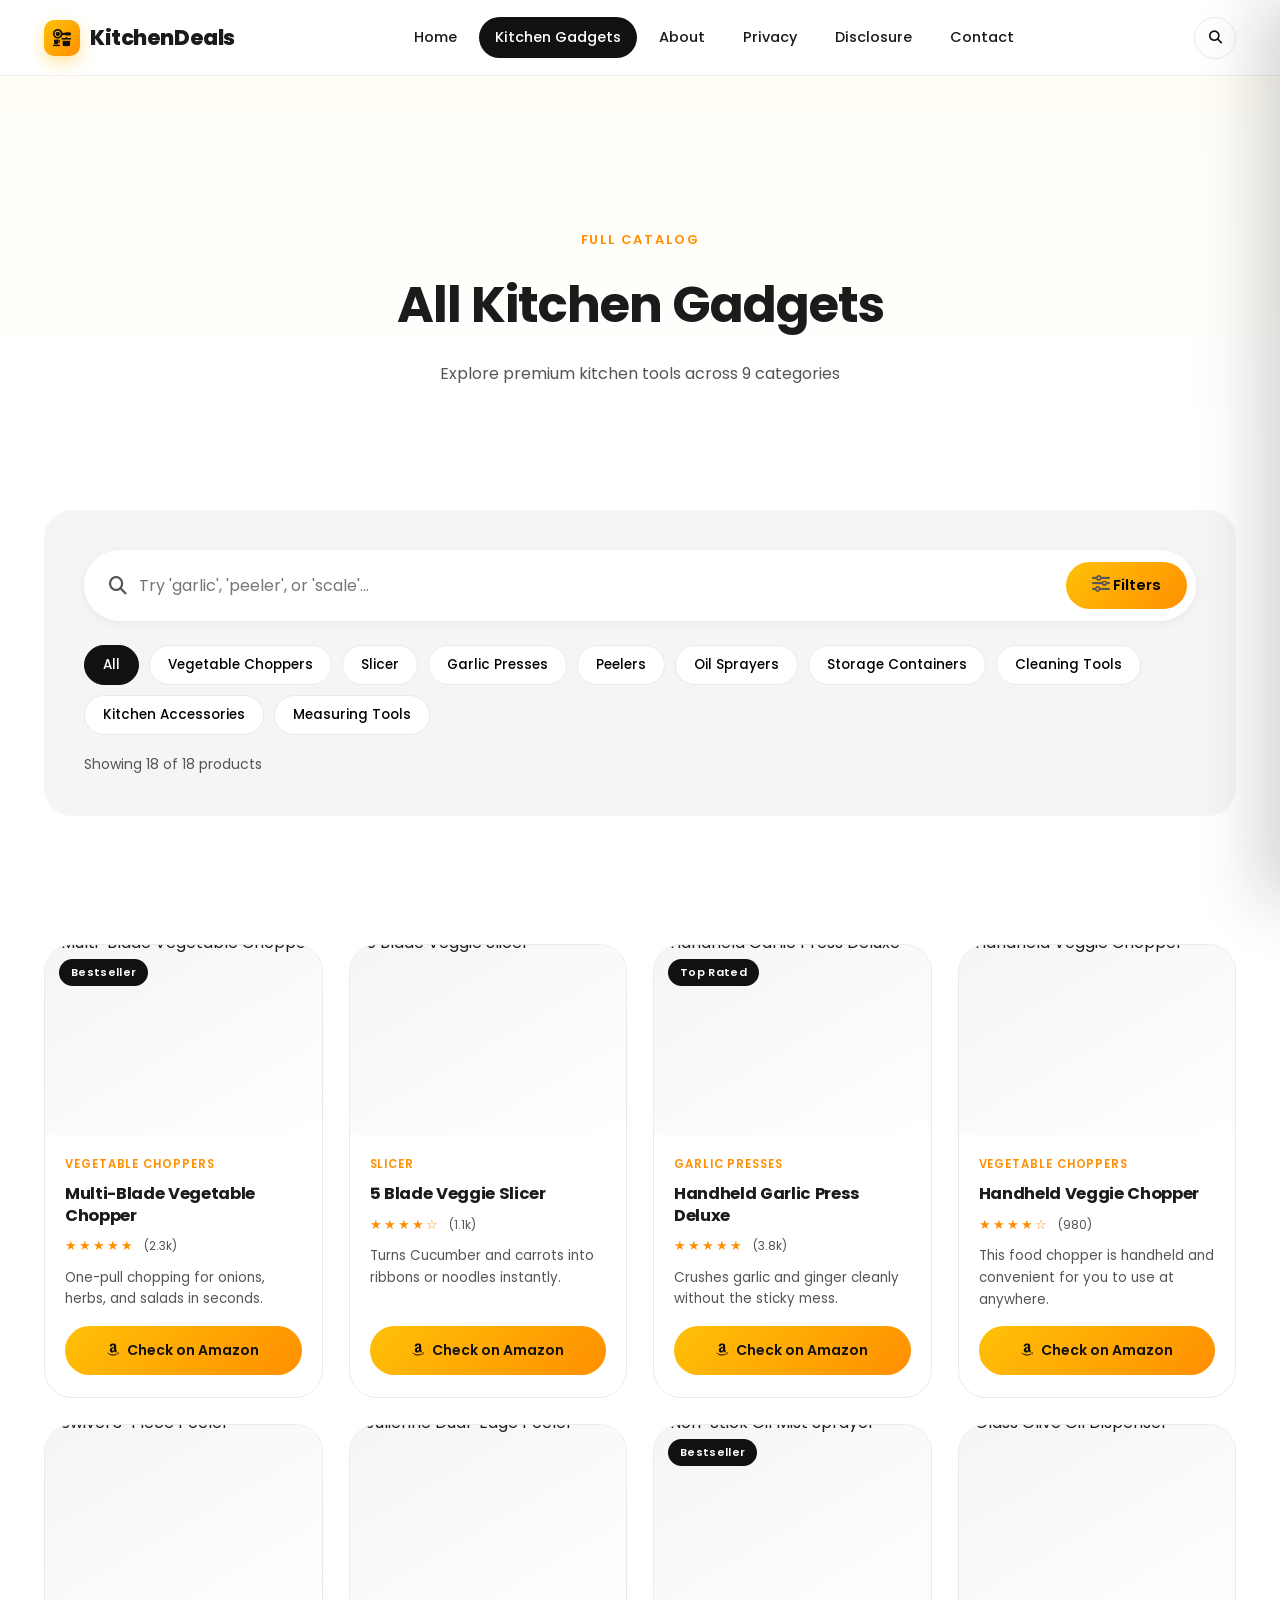
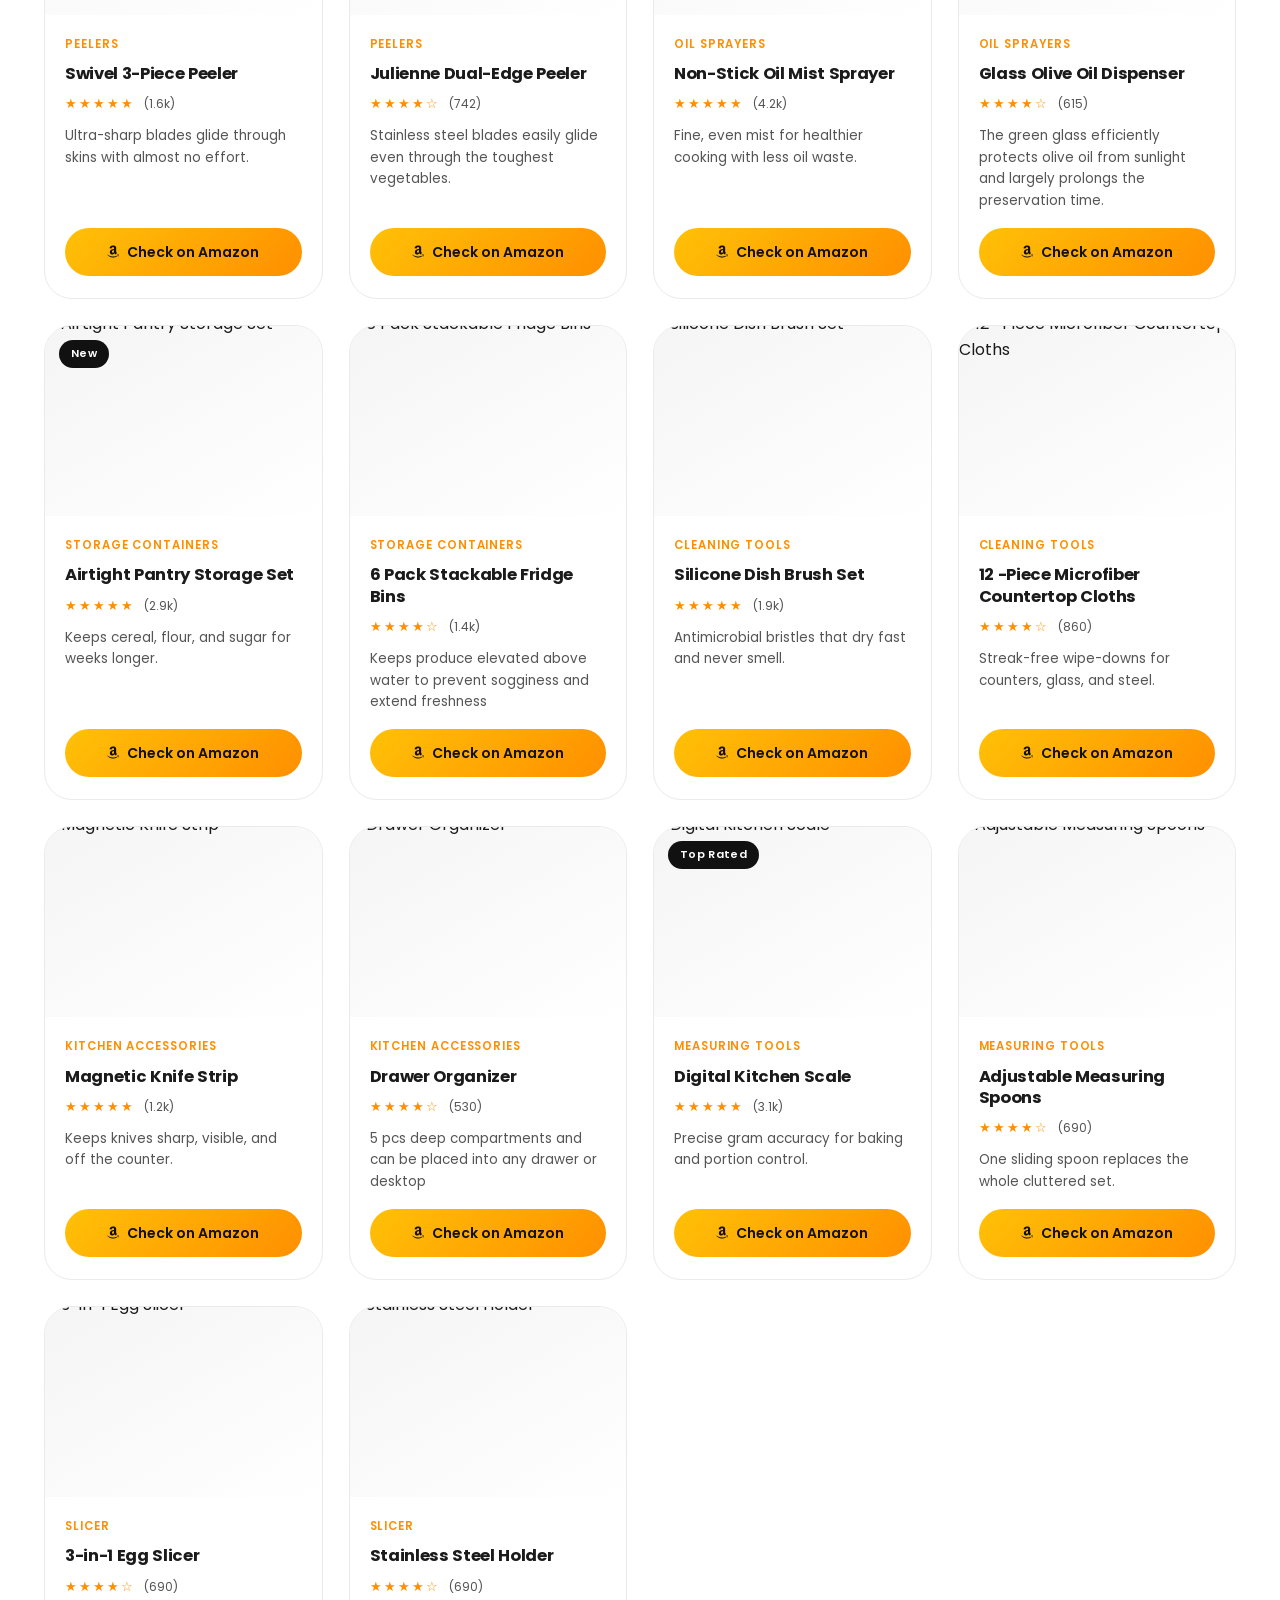
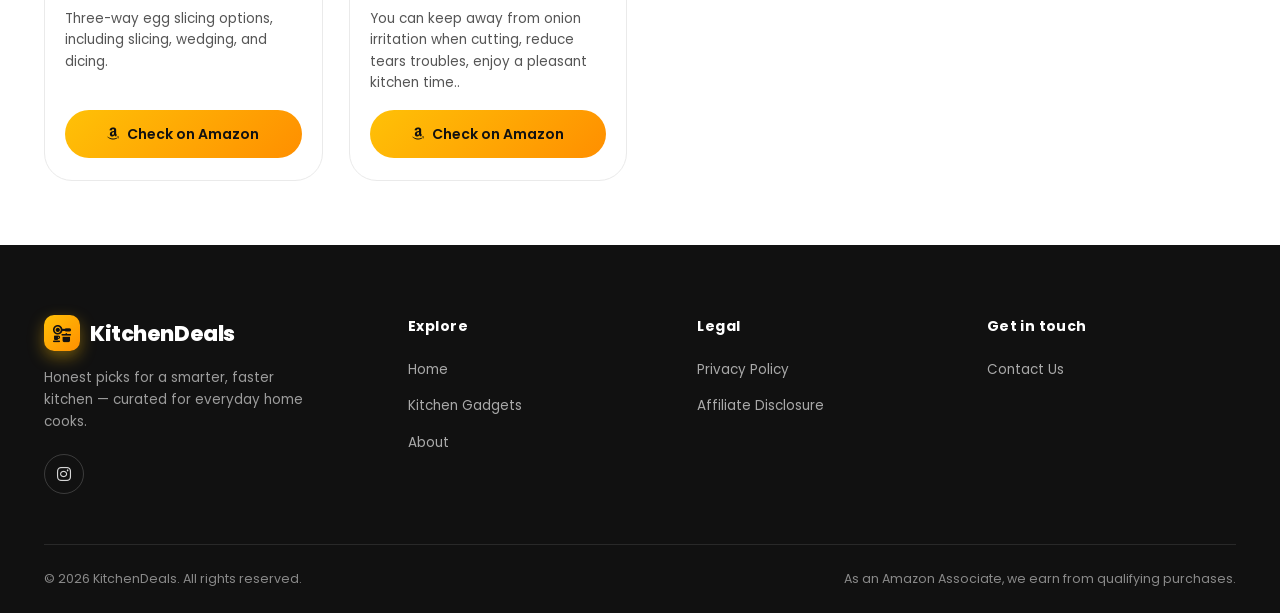
==== kitchen-gadgets.html @ beb842d3 "Add files via upload" ====
<!DOCTYPE html>
<html lang="en">
<head>
<meta charset="UTF-8">
<meta name="viewport" content="width=device-width, initial-scale=1.0">
<title>Kitchen Gadgets — KitchenDeals</title>
<meta name="description" content="Browse all 20 handpicked kitchen gadgets. Filter by category or search to find choppers, peelers, presses, and more.">
<link rel="icon" href="data:image/svg+xml,<svg xmlns=%22http://www.w3.org/2000/svg%22 viewBox=%220 0 100 100%22><text y=%22.9em%22 font-size=%2290%22>🍳</text></svg>">
<link rel="preconnect" href="https://fonts.googleapis.com">
<link rel="preconnect" href="https://fonts.gstatic.com" crossorigin>
<link href="https://fonts.googleapis.com/css2?family=Poppins:wght@300;400;500;600;700;800&display=swap" rel="stylesheet">
<link rel="stylesheet" href="https://cdnjs.cloudflare.com/ajax/libs/font-awesome/6.5.1/css/all.min.css">
<link rel="stylesheet" href="style.css">
</head>
<body>

<header class="navbar" id="navbar">
  <div class="nav-inner">
    <a href="index.html" class="logo"><span class="logo-mark"><i class="fa-solid fa-kitchen-set"></i></span>KitchenDeals</a>
    <nav class="nav-links" aria-label="Primary">
      <a href="index.html">Home</a>
      <a href="kitchen-gadgets.html" class="active">Kitchen Gadgets</a>
      <a href="about.html">About</a>
      <a href="privacy.html">Privacy</a>
      <a href="disclosure.html">Disclosure</a>
      <a href="contact.html">Contact</a>
    </nav>
    <div class="nav-actions">
      <button class="icon-btn search-trigger" aria-label="Search products"><i class="fa-solid fa-magnifying-glass"></i></button>
      <button class="hamburger" aria-label="Open menu" aria-expanded="false"><span></span></button>
    </div>
  </div>
</header>

<div class="menu-overlay"></div>
<div class="mobile-menu">
  <button class="mobile-menu-close" aria-label="Close menu"><i class="fa-solid fa-xmark"></i></button>
  <a href="index.html">Home</a>
  <a href="kitchen-gadgets.html">Kitchen Gadgets</a>
  <a href="about.html">About</a>
  <a href="privacy.html">Privacy</a>
  <a href="disclosure.html">Disclosure</a>
  <a href="contact.html">Contact</a>
</div>

<div class="search-overlay" role="dialog" aria-label="Search">
  <div class="search-overlay-box">
    <input type="text" placeholder="Search for choppers, peelers, presses…" aria-label="Search products">
  </div>
</div>

<main>
  <section class="page-hero">
    <div class="container">
      <span class="eyebrow">Full catalog</span>
      <h1>All Kitchen Gadgets</h1>
      <p>Explore premium kitchen tools across 9 categories</p>
    </div>
  </section>

  <section class="section-tight">
    <div class="container">
      <div class="search-block fade-up">
        <div class="search-bar">
          <i class="fa-solid fa-magnifying-glass"></i>
          <input type="text" id="shopSearch" placeholder="Try 'garlic', 'peeler', or 'scale'…" aria-label="Search products">
          <button type="button" tabindex="-1"><i class="fa-solid fa-sliders"></i> Filters</button>
        </div>
        <div class="filter-chips" role="group" aria-label="Filter by category">
          <button class="chip active" data-cat="All">All</button>
          <button class="chip" data-cat="Vegetable Choppers">Vegetable Choppers</button>
                    <button class="chip" data-cat="Slicer">Slicer</button>
          <button class="chip" data-cat="Garlic Presses">Garlic Presses</button>
          <button class="chip" data-cat="Peelers">Peelers</button>
          <button class="chip" data-cat="Oil Sprayers">Oil Sprayers</button>
          <button class="chip" data-cat="Storage Containers">Storage Containers</button>
          <button class="chip" data-cat="Cleaning Tools">Cleaning Tools</button>
          <button class="chip" data-cat="Kitchen Accessories">Kitchen Accessories</button>
          <button class="chip" data-cat="Measuring Tools">Measuring Tools</button>
        </div>
        <div class="results-meta" id="resultsMeta"></div>
      </div>
    </div>
  </section>

  <section class="section-tight">
    <div class="container">
      <div class="product-grid" id="shopGrid" aria-live="polite"></div>
      <div class="no-results" id="noResults">
        <i class="fa-solid fa-magnifying-glass" style="font-size:32px;color:var(--gray-dark);margin-bottom:14px;display:block;"></i>
        <p>No gadgets match your search. Try a different keyword or category.</p>
      </div>
    </div>
  </section>
</main>

<footer class="site-footer">
  <div class="container">
    <div class="footer-grid">
      <div class="footer-brand">
        <a href="index.html" class="logo"><span class="logo-mark"><i class="fa-solid fa-kitchen-set"></i></span>KitchenDeals</a>
        <p>Honest picks for a smarter, faster kitchen — curated for everyday home cooks.</p>
        <div class="footer-social">
          <a href="https://www.instagram.com/kitchendealsdaily7/" aria-label="Instagram"><i class="fa-brands fa-instagram"></i></a>
        </div>
      </div>
      <div class="footer-col">
        <h4>Explore</h4>
        <ul>
          <li><a href="index.html">Home</a></li>
          <li><a href="kitchen-gadgets.html">Kitchen Gadgets</a></li>
          <li><a href="about.html">About</a></li>
        </ul>
      </div>
      <div class="footer-col">
        <h4>Legal</h4>
        <ul>
          <li><a href="privacy.html">Privacy Policy</a></li>
          <li><a href="disclosure.html">Affiliate Disclosure</a></li>
        </ul>
      </div>
      <div class="footer-col">
        <h4>Get in touch</h4>
        <ul>
          <li><a href="contact.html">Contact Us</a></li>
        </ul>
      </div>
    </div>
    <div class="footer-bottom">
      <span>© 2026 KitchenDeals. All rights reserved.</span>
      <span>As an Amazon Associate, we earn from qualifying purchases.</span>
    </div>
  </div>
</footer>

<button class="back-to-top" aria-label="Back to top"><i class="fa-solid fa-arrow-up"></i></button>

<script src="script.js"></script>
</body>
</html>
---- style.css ----
/* ============================================================
   KITCHENLY — Amazon Affiliate Kitchen Gadgets
   Design tokens
   ============================================================ */
   .product-thumb img {
    width: 100%;
    height: 220px;
    object-fit: contain;
    border-radius: 15px;
}
:root {
  /* Palette (brief-specified) */
  --yellow: #FFC107;
  --yellow-deep: #FF8F00;
  --black: #111111;
  --white: #FFFFFF;
  --gray-light: #F5F5F5;
  --gray-dark: #555555;

  /* Derived */
  --cream: #FFFDF6;
  --ink: #1B1B1B;
  --line: #EAEAEA;
  --shadow-sm: 0 2px 10px rgba(17, 17, 17, 0.06);
  --shadow-md: 0 12px 30px rgba(17, 17, 17, 0.08);
  --shadow-lg: 0 24px 60px rgba(17, 17, 17, 0.14);
  --shadow-yellow: 0 14px 30px rgba(255, 193, 7, 0.35);

  --radius-sm: 12px;
  --radius-md: 20px;
  --radius-lg: 28px;
  --radius-pill: 999px;

  --font: 'Poppins', -apple-system, BlinkMacSystemFont, sans-serif;

  --nav-h: 76px;
  --ease: cubic-bezier(0.22, 1, 0.36, 1);
}

/* ============================================================
   RESET & BASE
   ============================================================ */
*, *::before, *::after { box-sizing: border-box; }
html { scroll-behavior: smooth; }

@media (prefers-reduced-motion: reduce) {
  html { scroll-behavior: auto; }
  *, *::before, *::after {
    animation-duration: 0.01ms !important;
    animation-iteration-count: 1 !important;
    transition-duration: 0.01ms !important;
    scroll-behavior: auto !important;
  }
}

body {
  margin: 0;
  font-family: var(--font);
  color: var(--ink);
  background: var(--white);
  -webkit-font-smoothing: antialiased;
  line-height: 1.6;
  overflow-x: hidden;
}

img { max-width: 100%; display: block; }
a { color: inherit; text-decoration: none; }
ul { list-style: none; margin: 0; padding: 0; }
h1, h2, h3, h4 { margin: 0; font-weight: 700; letter-spacing: -0.02em; }
p { margin: 0; }
button { font-family: inherit; cursor: pointer; }
input, textarea { font-family: inherit; }

:focus-visible {
  outline: 2px solid var(--yellow-deep);
  outline-offset: 3px;
  border-radius: 4px;
}

.container {
  width: 100%;
  max-width: 1240px;
  margin-inline: auto;
  padding-inline: 24px;
}

section { padding: 96px 0; }
.section-tight { padding: 64px 0; }

.eyebrow {
  display: inline-flex;
  align-items: center;
  gap: 8px;
  font-size: 13px;
  font-weight: 600;
  letter-spacing: 0.14em;
  text-transform: uppercase;
  color: var(--yellow-deep);
  margin-bottom: 14px;
}
.eyebrow::before {
  content: "";
  width: 22px;
  height: 2px;
  background: var(--yellow-deep);
  border-radius: 2px;
}

.section-head {
  max-width: 620px;
  margin-bottom: 48px;
}
.section-head.center { margin-inline: auto; text-align: center; }
.section-head h2 { font-size: clamp(28px, 3.6vw, 42px); line-height: 1.15; }
.section-head p { margin-top: 14px; color: var(--gray-dark); font-size: 16px; }

.btn {
  display: inline-flex;
  align-items: center;
  justify-content: center;
  gap: 10px;
  padding: 15px 30px;
  border-radius: var(--radius-pill);
  font-weight: 600;
  font-size: 15px;
  border: none;
  cursor: pointer;
  position: relative;
  overflow: hidden;
  transition: transform 0.35s var(--ease), box-shadow 0.35s var(--ease);
  white-space: nowrap;
}
.btn:active { transform: scale(0.97); }

.btn-primary {
  background: linear-gradient(135deg, var(--yellow) 0%, var(--yellow-deep) 100%);
  color: var(--black);
  box-shadow: var(--shadow-yellow);
}
.btn-primary:hover { transform: translateY(-3px); box-shadow: 0 20px 40px rgba(255, 193, 7, 0.45); }

.btn-dark {
  background: var(--black);
  color: var(--white);
}
.btn-dark:hover { transform: translateY(-3px); box-shadow: var(--shadow-lg); }

.btn-ghost {
  background: transparent;
  color: var(--black);
  border: 1.5px solid var(--line);
}
.btn-ghost:hover { border-color: var(--black); transform: translateY(-2px); }

/* Button ripple */
.ripple { position: absolute; border-radius: 50%; transform: scale(0); animation: rippleAnim 0.6s var(--ease); background: rgba(255,255,255,0.55); pointer-events: none; }
@keyframes rippleAnim { to { transform: scale(3.2); opacity: 0; } }

/* Fade animations (triggered via .in-view class from IntersectionObserver) */
.fade-up { opacity: 0; transform: translateY(34px); transition: opacity 0.8s var(--ease), transform 0.8s var(--ease); }
.fade-left { opacity: 0; transform: translateX(-40px); transition: opacity 0.8s var(--ease), transform 0.8s var(--ease); }
.fade-right { opacity: 0; transform: translateX(40px); transition: opacity 0.8s var(--ease), transform 0.8s var(--ease); }
.fade-up.in-view, .fade-left.in-view, .fade-right.in-view { opacity: 1; transform: none; }

/* stagger helper */
.stagger > * { transition-delay: calc(var(--i, 0) * 90ms); }

/* ============================================================
   NAVBAR — sticky glassmorphism
   ============================================================ */
.navbar {
  position: sticky;
  top: 0;
  z-index: 1000;
  height: var(--nav-h);
  display: flex;
  align-items: center;
  background: rgba(255, 255, 255, 0.66);
  backdrop-filter: blur(16px) saturate(160%);
  -webkit-backdrop-filter: blur(16px) saturate(160%);
  border-bottom: 1px solid rgba(17, 17, 17, 0.06);
  transition: box-shadow 0.3s var(--ease), background 0.3s var(--ease);
}
.navbar.scrolled { box-shadow: 0 6px 24px rgba(17,17,17,0.08); background: rgba(255,255,255,0.86); }

.nav-inner {
  width: 100%;
  max-width: 1240px;
  margin-inline: auto;
  padding-inline: 24px;
  display: flex;
  align-items: center;
  justify-content: space-between;
  gap: 24px;
}

.logo {
  display: flex;
  align-items: center;
  gap: 10px;
  font-weight: 800;
  font-size: 21px;
  letter-spacing: -0.02em;
  flex-shrink: 0;
}
.logo .logo-mark {
  width: 36px; height: 36px;
  border-radius: 10px;
  background: linear-gradient(135deg, var(--yellow), var(--yellow-deep));
  display: flex; align-items: center; justify-content: center;
  color: var(--black);
  font-size: 17px;
  box-shadow: 0 6px 16px rgba(255,193,7,0.4);
}

.nav-links {
  display: flex;
  align-items: center;
  gap: 6px;
}
.nav-links a {
  padding: 9px 16px;
  border-radius: var(--radius-pill);
  font-size: 14.5px;
  font-weight: 500;
  color: var(--ink);
  position: relative;
  transition: background 0.25s var(--ease), color 0.25s var(--ease);
}
.nav-links a:hover { background: rgba(17,17,17,0.05); }
.nav-links a.active { background: var(--black); color: var(--white); }

.nav-actions { display: flex; align-items: center; gap: 14px; flex-shrink: 0; }

.icon-btn {
  width: 42px; height: 42px;
  border-radius: 50%;
  display: flex; align-items: center; justify-content: center;
  background: transparent;
  border: 1.5px solid var(--line);
  color: var(--black);
  transition: all 0.25s var(--ease);
}
.icon-btn:hover { background: var(--black); color: var(--white); border-color: var(--black); }

.hamburger {
  display: none;
  width: 42px; height: 42px;
  border-radius: 50%;
  border: 1.5px solid var(--line);
  background: transparent;
  align-items: center;
  justify-content: center;
  position: relative;
}
.hamburger span, .hamburger span::before, .hamburger span::after {
  content: "";
  display: block;
  width: 18px; height: 2px;
  background: var(--black);
  border-radius: 2px;
  transition: transform 0.3s var(--ease), opacity 0.3s var(--ease);
  position: relative;
}
.hamburger span::before { position: absolute; top: -6px; }
.hamburger span::after { position: absolute; top: 6px; }
.hamburger.open span { background: transparent; }
.hamburger.open span::before { transform: rotate(45deg); top: 0; }
.hamburger.open span::after { transform: rotate(-45deg); top: 0; }

/* Mobile slide menu */
.mobile-menu {
  position: fixed;
  top: 0; right: 0;
  width: min(320px, 84vw);
  height: 100vh;
  background: var(--white);
  box-shadow: -20px 0 60px rgba(17,17,17,0.18);
  z-index: 1200;
  padding: 100px 30px 40px;
  transform: translateX(100%);
  transition: transform 0.45s var(--ease);
}
.mobile-menu.open { transform: translateX(0); }
.mobile-menu a {
  display: block;
  padding: 14px 0;
  font-size: 18px;
  font-weight: 600;
  border-bottom: 1px solid var(--line);
}
.menu-overlay {
  position: fixed; inset: 0;
  background: rgba(17,17,17,0.4);
  z-index: 1100;
  opacity: 0;
  pointer-events: none;
  transition: opacity 0.4s var(--ease);
}
.menu-overlay.open { opacity: 1; pointer-events: auto; }
.mobile-menu-close {
  position: absolute;
  top: 26px; right: 26px;
  width: 40px; height: 40px;
  border-radius: 50%;
  border: 1.5px solid var(--line);
  background: none;
  font-size: 18px;
}

/* Search overlay */
.search-overlay {
  position: fixed; inset: 0;
  background: rgba(17,17,17,0.55);
  backdrop-filter: blur(6px);
  z-index: 1300;
  display: flex;
  align-items: flex-start;
  justify-content: center;
  padding-top: 14vh;
  opacity: 0;
  pointer-events: none;
  transition: opacity 0.35s var(--ease);
}
.search-overlay.open { opacity: 1; pointer-events: auto; }
.search-overlay-box {
  width: min(640px, 90vw);
  background: var(--white);
  border-radius: var(--radius-md);
  padding: 10px;
  box-shadow: var(--shadow-lg);
  transform: translateY(-20px);
  transition: transform 0.4s var(--ease);
}
.search-overlay.open .search-overlay-box { transform: translateY(0); }
.search-overlay-box input {
  width: 100%;
  border: none;
  outline: none;
  padding: 16px 18px;
  font-size: 17px;
  border-radius: var(--radius-sm);
  background: var(--gray-light);
}

/* ============================================================
   HERO
   ============================================================ */
.hero {
  position: relative;
  padding-top: 120px;
  padding-bottom: 90px;
  overflow: hidden;
  background: linear-gradient(180deg, var(--cream) 0%, var(--white) 100%);
}
.hero-grid {
  display: grid;
  grid-template-columns: 1.05fr 0.95fr;
  gap: 40px;
  align-items: center;
}
.hero-copy h1 {
  font-size: clamp(36px, 5vw, 60px);
  line-height: 1.08;
  color: var(--black);
}
.hero-copy h1 .hl {
  background: linear-gradient(100deg, var(--yellow-deep), var(--yellow));
  -webkit-background-clip: text;
  background-clip: text;
  color: transparent;
}
.hero-copy p {
  margin-top: 22px;
  font-size: 18px;
  color: var(--gray-dark);
  max-width: 480px;
}
.hero-actions { margin-top: 34px; display: flex; gap: 16px; flex-wrap: wrap; }
.hero-stats { display: flex; gap: 34px; margin-top: 46px; }
.hero-stats div strong { display: block; font-size: 26px; font-weight: 800; }
.hero-stats div span { font-size: 13px; color: var(--gray-dark); }

/* Signature visual: warm glow + drifting steam + floating gadget medallions */
.hero-visual {
  position: relative;
  height: 460px;
  display: flex;
  align-items: center;
  justify-content: center;
}
.hero-glow {
  position: absolute;
  width: 380px; height: 380px;
  border-radius: 50%;
  background: radial-gradient(circle, rgba(255,193,7,0.55), rgba(255,193,7,0) 70%);
  filter: blur(6px);
  animation: pulseGlow 6s ease-in-out infinite;
}
@keyframes pulseGlow { 0%,100% { transform: scale(1); opacity: 0.9; } 50% { transform: scale(1.08); opacity: 1; } }

.hero-plate {
  position: relative;
  width: 300px; height: 300px;
  border-radius: 50%;
  background: linear-gradient(145deg, #ffffff, var(--gray-light));
  box-shadow: var(--shadow-lg), inset 0 2px 6px rgba(255,255,255,0.8);
  display: flex;
  align-items: center;
  justify-content: center;
  z-index: 2;
}
.hero-plate i { font-size: 92px; background: linear-gradient(135deg, var(--yellow-deep), var(--yellow)); -webkit-background-clip: text; background-clip: text; color: transparent; }

.steam { position: absolute; bottom: 55%; opacity: 0.55; }
.steam path { stroke: var(--gray-dark); stroke-width: 3; fill: none; stroke-linecap: round; }
.steam.s1 { left: 42%; animation: drift 5s ease-in-out infinite; }
.steam.s2 { left: 52%; animation: drift 6.5s ease-in-out infinite 0.8s; }
.steam.s3 { left: 47%; animation: drift 5.8s ease-in-out infinite 1.6s; }
@keyframes drift { 0% { transform: translateY(0) scale(1); opacity: 0; } 20% { opacity: 0.55; } 100% { transform: translateY(-70px) scale(1.15); opacity: 0; } }

.orbit-icon {
  position: absolute;
  width: 64px; height: 64px;
  border-radius: 18px;
  background: var(--white);
  box-shadow: var(--shadow-md);
  display: flex; align-items: center; justify-content: center;
  font-size: 24px;
  color: var(--yellow-deep);
  animation: floatY 4.5s ease-in-out infinite;
  z-index: 3;
}
.orbit-icon.o1 { top: 6%; left: 2%; animation-delay: 0s; }
.orbit-icon.o2 { bottom: 10%; left: -2%; animation-delay: 1.1s; }
.orbit-icon.o3 { top: 12%; right: 0%; animation-delay: 0.5s; }
.orbit-icon.o4 { bottom: 4%; right: 6%; animation-delay: 1.7s; }
@keyframes floatY { 0%,100% { transform: translateY(0); } 50% { transform: translateY(-14px); } }

/* ============================================================
   SEARCH BAR (in-page, on Kitchen Gadgets page)
   ============================================================ */
.search-block {
  background: var(--gray-light);
  border-radius: var(--radius-lg);
  padding: 40px;
}
.search-bar {
  display: flex;
  align-items: center;
  gap: 12px;
  background: var(--white);
  border-radius: var(--radius-pill);
  padding: 8px 8px 8px 24px;
  box-shadow: var(--shadow-sm);
  border: 1.5px solid transparent;
  transition: border-color 0.3s var(--ease), box-shadow 0.3s var(--ease);
}
.search-bar:focus-within { border-color: var(--yellow); box-shadow: var(--shadow-yellow); }
.search-bar i { color: var(--gray-dark); font-size: 18px; }
.search-bar input {
  flex: 1;
  border: none;
  outline: none;
  font-size: 16px;
  padding: 14px 0;
  background: transparent;
}
.search-bar button {
  background: linear-gradient(135deg, var(--yellow), var(--yellow-deep));
  border: none;
  border-radius: var(--radius-pill);
  padding: 13px 26px;
  font-weight: 600;
  font-size: 14.5px;
}

.filter-chips {
  display: flex;
  flex-wrap: wrap;
  gap: 10px;
  margin-top: 24px;
}
.chip {
  padding: 9px 18px;
  border-radius: var(--radius-pill);
  background: var(--white);
  border: 1.5px solid var(--line);
  font-size: 13.5px;
  font-weight: 500;
  transition: all 0.25s var(--ease);
}
.chip:hover { border-color: var(--black); }
.chip.active { background: var(--black); color: var(--white); border-color: var(--black); }

.results-meta { margin-top: 18px; font-size: 14px; color: var(--gray-dark); }
.no-results { text-align: center; padding: 60px 20px; color: var(--gray-dark); display: none; }
.no-results.show { display: block; }

/* ============================================================
   CATEGORY CARDS
   ============================================================ */
.category-grid {
  display: grid;
  grid-template-columns: repeat(4, 1fr);
  gap: 22px;
}
.category-card {
  background: var(--white);
  border: 1.5px solid var(--line);
  border-radius: var(--radius-lg);
  padding: 30px 22px;
  text-align: center;
  transition: transform 0.4s var(--ease), box-shadow 0.4s var(--ease), border-color 0.4s var(--ease);
  cursor: pointer;
}
.category-card:hover {
  transform: translateY(-8px);
  box-shadow: var(--shadow-md);
  border-color: transparent;
}
.category-icon {
  width: 62px; height: 62px;
  margin: 0 auto 18px;
  border-radius: 18px;
  background: linear-gradient(150deg, var(--gray-light), var(--white));
  display: flex; align-items: center; justify-content: center;
  font-size: 24px;
  color: var(--yellow-deep);
  transition: transform 0.4s var(--ease), background 0.4s var(--ease), color 0.4s var(--ease);
}
.category-card:hover .category-icon {
  background: linear-gradient(135deg, var(--yellow), var(--yellow-deep));
  color: var(--black);
  transform: scale(1.1) rotate(-6deg);
}
.category-card h3 { font-size: 15.5px; font-weight: 600; }
.category-card span { display: block; margin-top: 6px; font-size: 12.5px; color: var(--gray-dark); }

/* ============================================================
   PRODUCT GRID
   ============================================================ */
.product-grid {
  display: grid;
  grid-template-columns: repeat(4, 1fr);
  gap: 26px;
}
.product-card {
  background: var(--white);
  border: 1.5px solid var(--line);
  border-radius: var(--radius-lg);
  overflow: hidden;
  transition: transform 0.4s var(--ease), box-shadow 0.4s var(--ease), border-color 0.4s var(--ease);
  display: flex;
  flex-direction: column;
}
.product-card:hover { transform: translateY(-8px); box-shadow: var(--shadow-md); border-color: transparent; }

.product-thumb {
  height: 190px;
  display: flex;
  align-items: center;
  justify-content: center;
  position: relative;
  background: linear-gradient(150deg, var(--gray-light) 0%, #ffffff 100%);
}
.product-thumb i { font-size: 58px; transition: transform 0.4s var(--ease); }
.product-card:hover .product-thumb i { transform: scale(1.12) rotate(-4deg); }
.product-badge {
  position: absolute; top: 14px; left: 14px;
  background: var(--black); color: var(--white);
  font-size: 11px; font-weight: 600;
  padding: 5px 12px; border-radius: var(--radius-pill);
  letter-spacing: 0.03em;
}

.product-body { padding: 20px 20px 22px; display: flex; flex-direction: column; gap: 10px; flex: 1; }
.product-cat { font-size: 11.5px; font-weight: 600; text-transform: uppercase; letter-spacing: 0.08em; color: var(--yellow-deep); }
.product-body h3 { font-size: 16.5px; line-height: 1.3; }
.stars { color: var(--yellow-deep); font-size: 13px; letter-spacing: 2px; }
.stars span { color: var(--gray-dark); font-size: 12px; letter-spacing: normal; margin-left: 4px; }
.product-desc { font-size: 13.5px; color: var(--gray-dark); flex: 1; }

.amazon-btn {
  margin-top: 6px;
  display: flex;
  align-items: center;
  justify-content: center;
  gap: 8px;
  width: 100%;
  padding: 13px;
  border: none;
  border-radius: var(--radius-pill);
  background: linear-gradient(135deg, var(--yellow) 0%, var(--yellow-deep) 100%);
  color: var(--black);
  font-weight: 600;
  font-size: 14px;
  position: relative;
  overflow: hidden;
  transition: transform 0.35s var(--ease), box-shadow 0.35s var(--ease);
}
.amazon-btn:hover { transform: translateY(-2px); box-shadow: var(--shadow-yellow); }

.grid-footer { display: flex; justify-content: center; margin-top: 48px; }

/* ============================================================
   WHY CHOOSE US
   ============================================================ */
.feature-grid {
  display: grid;
  grid-template-columns: repeat(4, 1fr);
  gap: 22px;
}
.feature-card {
  padding: 34px 26px;
  border-radius: var(--radius-lg);
  background: var(--black);
  color: var(--white);
  transition: transform 0.4s var(--ease);
}
.feature-card:nth-child(2n) { background: var(--ink); }
.feature-card:hover { transform: translateY(-6px); }
.feature-icon {
  width: 52px; height: 52px;
  border-radius: 14px;
  background: linear-gradient(135deg, var(--yellow), var(--yellow-deep));
  display: flex; align-items: center; justify-content: center;
  font-size: 21px; color: var(--black);
  margin-bottom: 20px;
}
.feature-card h3 { font-size: 17px; margin-bottom: 8px; }
.feature-card p { font-size: 13.5px; color: #C9C9C9; }

/* ============================================================
   PAGE HERO (inner pages)
   ============================================================ */
.page-hero {
  padding: 150px 0 60px;
  background: linear-gradient(180deg, var(--cream), var(--white));
  text-align: center;
}
.page-hero .eyebrow { justify-content: center; }
.page-hero .eyebrow::before { display: none; }
.page-hero h1 { font-size: clamp(32px, 4.4vw, 50px); }
.page-hero p { max-width: 560px; margin: 16px auto 0; color: var(--gray-dark); font-size: 16px; }

/* ============================================================
   ABOUT PAGE
   ============================================================ */
.about-grid {
  display: grid;
  grid-template-columns: 1fr 1fr;
  gap: 60px;
  align-items: center;
}
.about-visual {
  height: 380px;
  border-radius: var(--radius-lg);
  background: linear-gradient(150deg, var(--gray-light), var(--cream));
  display: flex;
  align-items: center;
  justify-content: center;
  position: relative;
  overflow: hidden;
}
.about-visual i { font-size: 130px; color: var(--yellow); opacity: 0.85; }
.about-copy p { color: var(--gray-dark); margin-bottom: 16px; font-size: 15.5px; }
.value-list { margin-top: 26px; display: grid; gap: 14px; }
.value-item { display: flex; gap: 14px; align-items: flex-start; }
.value-item i { color: var(--yellow-deep); font-size: 18px; margin-top: 3px; }
.value-item strong { display: block; font-size: 15px; }
.value-item span { font-size: 13.5px; color: var(--gray-dark); }

/* ============================================================
   LEGAL PAGES (Privacy / Disclosure)
   ============================================================ */
.legal-content {
  max-width: 780px;
  margin: 0 auto;
}
.legal-content h2 { font-size: 21px; margin-top: 40px; margin-bottom: 12px; }
.legal-content h2:first-child { margin-top: 0; }
.legal-content p { color: var(--gray-dark); margin-bottom: 14px; font-size: 15px; }
.legal-content ul { margin: 14px 0; display: grid; gap: 10px; }
.legal-content ul li { color: var(--gray-dark); font-size: 15px; padding-left: 22px; position: relative; }
.legal-content ul li::before { content: "—"; position: absolute; left: 0; color: var(--yellow-deep); }
.legal-updated { font-size: 13px; color: var(--gray-dark); margin-bottom: 30px; display: inline-block; padding: 6px 14px; background: var(--gray-light); border-radius: var(--radius-pill); }
.disclosure-callout {
  margin-top: 40px;
  padding: 26px 28px;
  border-radius: var(--radius-md);
  background: var(--cream);
  border: 1.5px solid #FBE3A6;
  display: flex;
  gap: 16px;
  align-items: flex-start;
}
.disclosure-callout i { color: var(--yellow-deep); font-size: 22px; margin-top: 2px; }
.disclosure-callout p { color: var(--ink); font-size: 14.5px; margin: 0; }

/* ============================================================
   CONTACT PAGE
   ============================================================ */
.contact-grid {
  display: grid;
  grid-template-columns: 0.9fr 1.1fr;
  gap: 50px;
}
.contact-info { display: grid; gap: 18px; align-content: start; }
.contact-info-card {
  padding: 26px;
  border-radius: var(--radius-md);
  background: var(--gray-light);
  display: flex;
  gap: 16px;
  align-items: flex-start;
}
.contact-info-card i {
  width: 46px; height: 46px;
  border-radius: 12px;
  background: linear-gradient(135deg, var(--yellow), var(--yellow-deep));
  display: flex; align-items: center; justify-content: center;
  color: var(--black); font-size: 18px; flex-shrink: 0;
}
.contact-info-card strong { display: block; font-size: 15px; margin-bottom: 3px; }
.contact-info-card span { font-size: 13.5px; color: var(--gray-dark); }

.contact-form {
  background: var(--white);
  border: 1.5px solid var(--line);
  border-radius: var(--radius-lg);
  padding: 40px;
  box-shadow: var(--shadow-sm);
}
.form-group { margin-bottom: 22px; position: relative; }
.form-group label {
  display: block;
  font-size: 13.5px;
  font-weight: 600;
  margin-bottom: 8px;
}
.form-group input, .form-group textarea {
  width: 100%;
  padding: 14px 16px;
  border-radius: var(--radius-sm);
  border: 1.5px solid var(--line);
  font-size: 14.5px;
  outline: none;
  transition: border-color 0.25s var(--ease), box-shadow 0.25s var(--ease);
  background: var(--gray-light);
}
.form-group input:focus, .form-group textarea:focus {
  border-color: var(--yellow-deep);
  box-shadow: 0 0 0 4px rgba(255,193,7,0.18);
  background: var(--white);
}
.form-group textarea { resize: vertical; min-height: 130px; }
.form-success {
  display: none;
  margin-top: 18px;
  padding: 14px 18px;
  border-radius: var(--radius-sm);
  background: #F0FBF2;
  border: 1.5px solid #BFE8C6;
  color: #1E7A34;
  font-size: 14px;
  align-items: center;
  gap: 10px;
}
.form-success.show { display: flex; }

/* ============================================================
   FOOTER
   ============================================================ */
.site-footer {
  background: var(--black);
  color: #D6D6D6;
  padding-top: 70px;
}
.footer-grid {
  display: grid;
  grid-template-columns: 1.3fr 1fr 1fr 1fr;
  gap: 40px;
  padding-bottom: 50px;
  border-bottom: 1px solid rgba(255,255,255,0.1);
}
.footer-brand .logo { color: var(--white); }
.footer-brand p { margin-top: 16px; font-size: 13.5px; color: #9C9C9C; max-width: 280px; }
.footer-social { display: flex; gap: 10px; margin-top: 22px; }
.footer-social a {
  width: 40px; height: 40px;
  border-radius: 50%;
  border: 1.5px solid rgba(255,255,255,0.18);
  display: flex; align-items: center; justify-content: center;
  transition: all 0.3s var(--ease);
}
.footer-social a:hover { background: var(--yellow); color: var(--black); border-color: var(--yellow); transform: translateY(-3px); }
.footer-col h4 { color: var(--white); font-size: 14px; margin-bottom: 18px; letter-spacing: 0.03em; }
.footer-col ul { display: grid; gap: 11px; }
.footer-col a { font-size: 13.5px; color: #A9A9A9; transition: color 0.25s var(--ease); }
.footer-col a:hover { color: var(--yellow); }
.footer-bottom {
  display: flex;
  justify-content: space-between;
  align-items: center;
  padding: 24px 0;
  font-size: 12.5px;
  color: #8A8A8A;
  flex-wrap: wrap;
  gap: 12px;
}
.back-to-top {
  width: 44px; height: 44px;
  border-radius: 50%;
  background: linear-gradient(135deg, var(--yellow), var(--yellow-deep));
  color: var(--black);
  display: flex; align-items: center; justify-content: center;
  border: none;
  position: fixed;
  bottom: 28px; right: 28px;
  box-shadow: var(--shadow-yellow);
  opacity: 0;
  visibility: hidden;
  transform: translateY(14px);
  transition: all 0.35s var(--ease);
  z-index: 900;
}
.back-to-top.show { opacity: 1; visibility: visible; transform: translateY(0); }

/* ============================================================
   RESPONSIVE
   ============================================================ */
@media (max-width: 1080px) {
  .product-grid { grid-template-columns: repeat(3, 1fr); }
  .category-grid { grid-template-columns: repeat(4, 1fr); }
}

@media (max-width: 960px) {
  .nav-links { display: none; }
  .hamburger { display: flex; }
  .hero-grid { grid-template-columns: 1fr; text-align: center; }
  .hero-copy p { margin-inline: auto; }
  .hero-actions { justify-content: center; }
  .hero-stats { justify-content: center; }
  .hero-visual { height: 340px; margin-top: 30px; }
  .about-grid { grid-template-columns: 1fr; }
  .about-visual { order: -1; }
  .contact-grid { grid-template-columns: 1fr; }
  .feature-grid { grid-template-columns: repeat(2, 1fr); }
  .category-grid { grid-template-columns: repeat(2, 1fr); }
  .footer-grid { grid-template-columns: 1fr 1fr; }
}

@media (max-width: 640px) {
  section { padding: 64px 0; }
  .product-grid { grid-template-columns: repeat(2, 1fr); gap: 16px; }
  .product-thumb { height: 150px; }
  .product-thumb i { font-size: 42px; }
  .feature-grid { grid-template-columns: 1fr; }
  .footer-grid { grid-template-columns: 1fr; }
  .hero { padding-top: 106px; }
  .hero-plate { width: 220px; height: 220px; }
  .hero-plate i { font-size: 70px; }
  .contact-form { padding: 26px; }
  .search-block { padding: 24px; }
}

@media (max-width: 420px) {
  .product-grid { grid-template-columns: 1fr; }
  .category-grid { grid-template-columns: 1fr 1fr; }
}
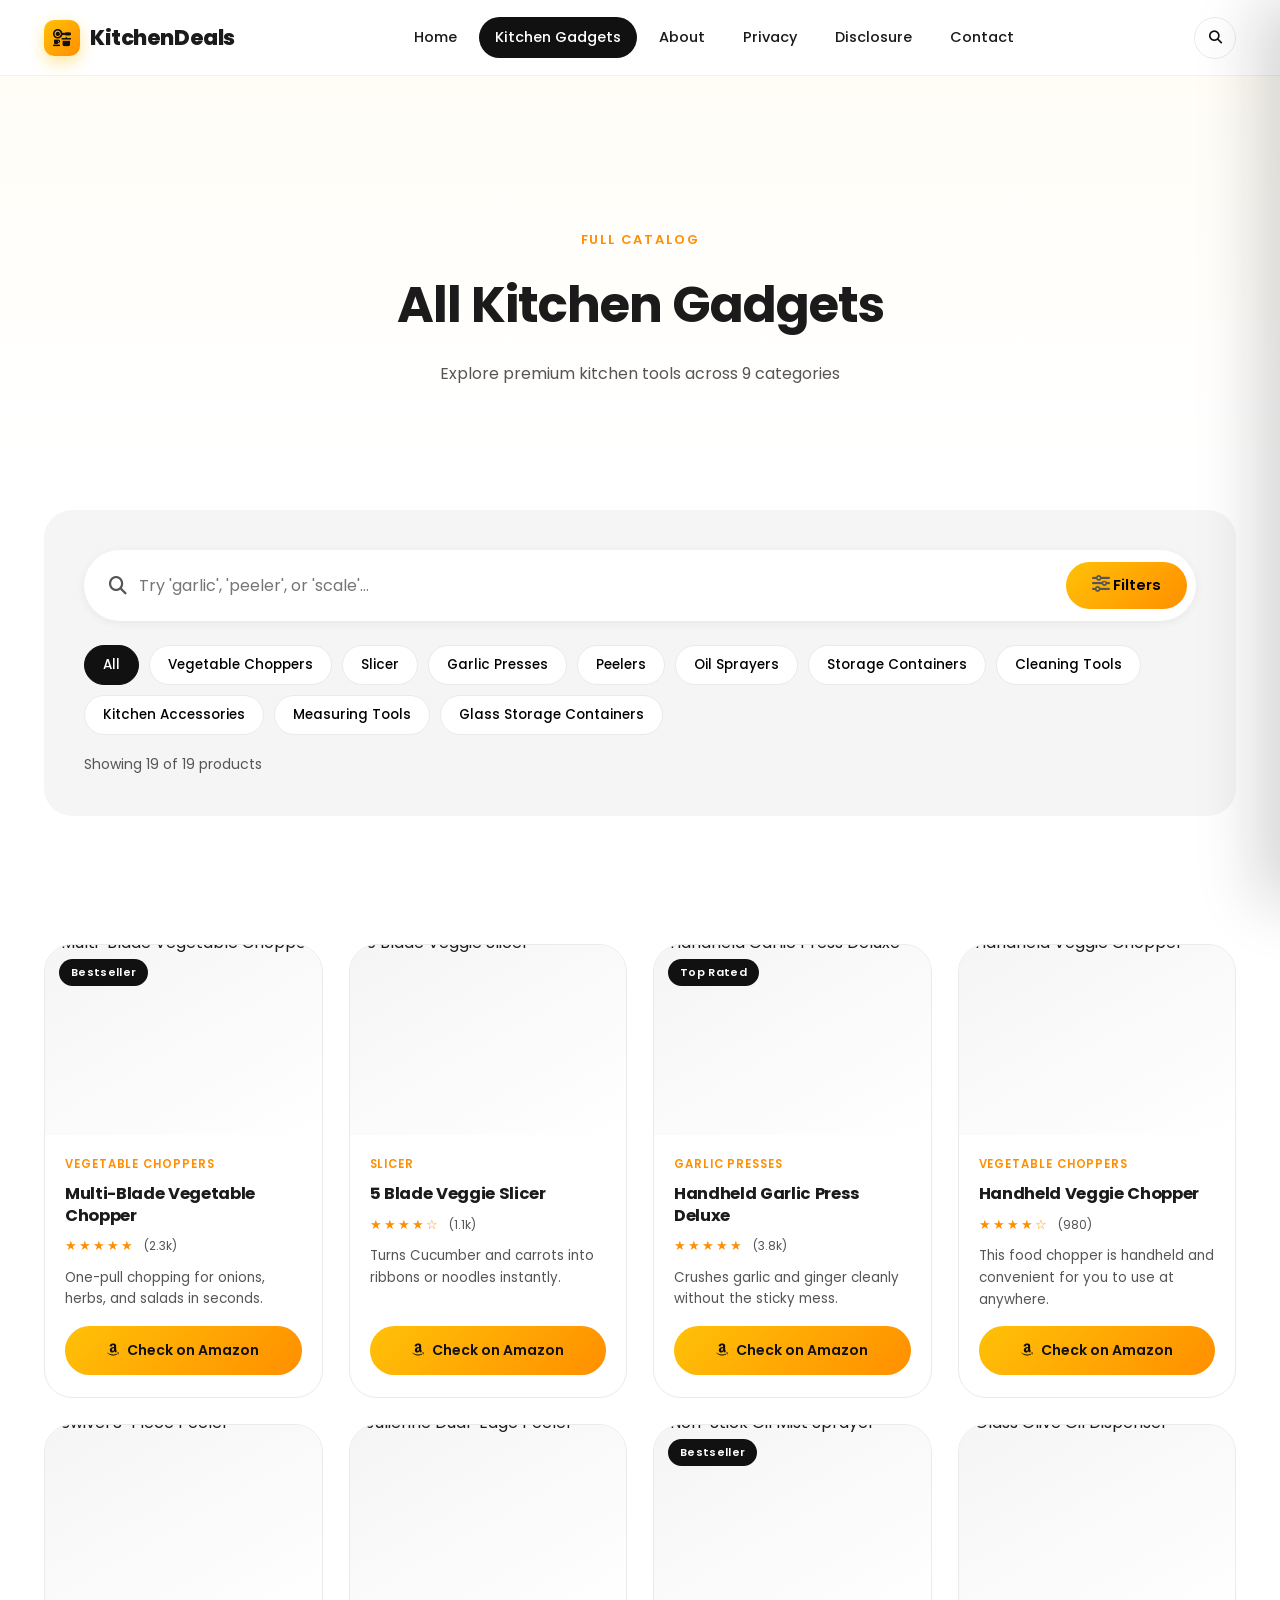
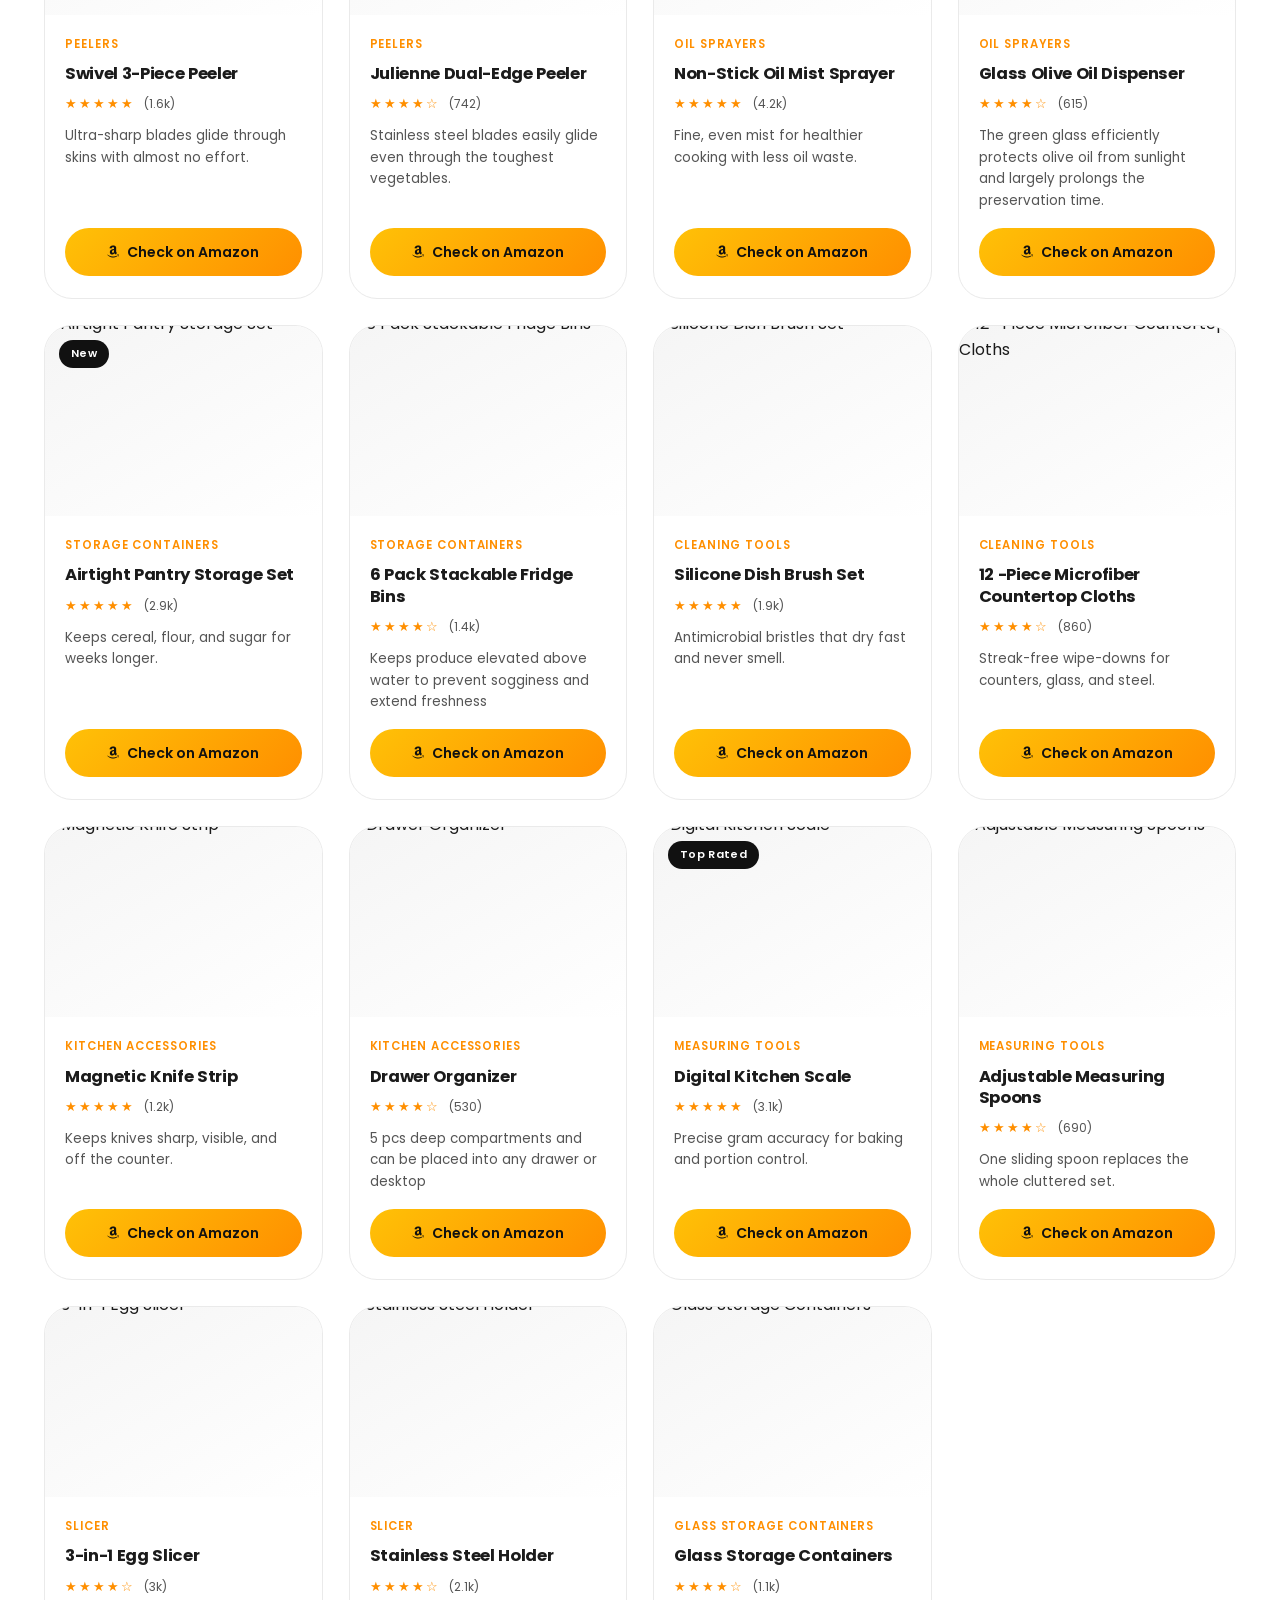
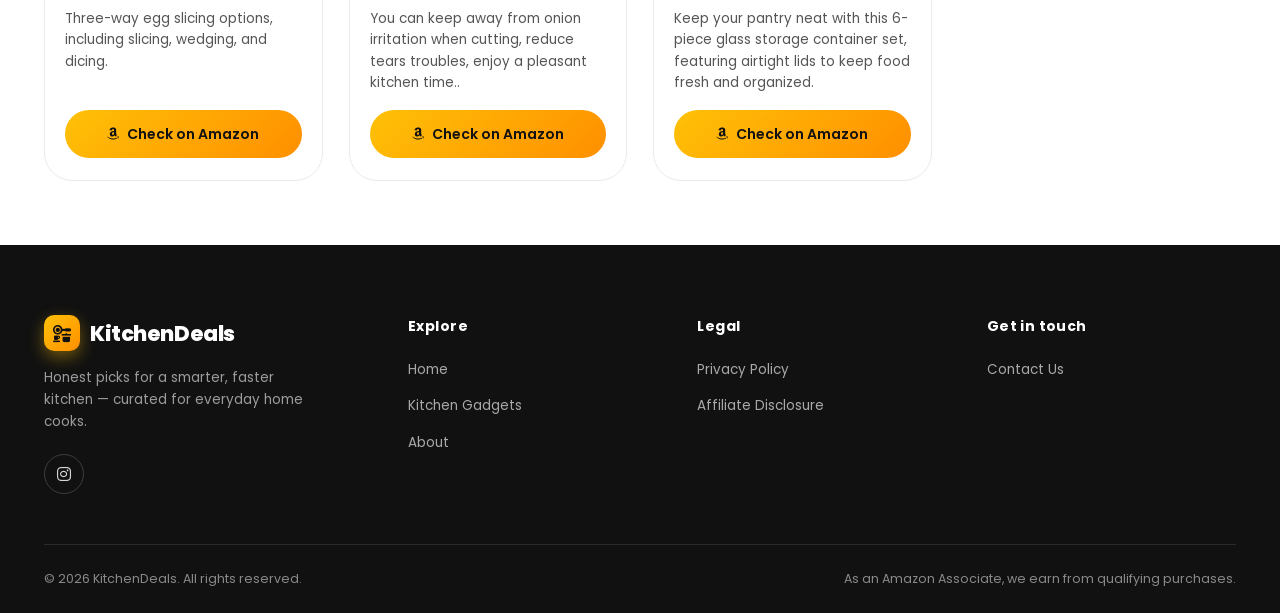
==== commit b0f1d054: "Add files via upload" ====
--- a/kitchen-gadgets.html
+++ b/kitchen-gadgets.html
@@ -77,6 +77,7 @@
           <button class="chip" data-cat="Cleaning Tools">Cleaning Tools</button>
           <button class="chip" data-cat="Kitchen Accessories">Kitchen Accessories</button>
           <button class="chip" data-cat="Measuring Tools">Measuring Tools</button>
+          <button class="chip" data-cat="Glass Storage Containers">Glass Storage Containers</button>
         </div>
         <div class="results-meta" id="resultsMeta"></div>
       </div>
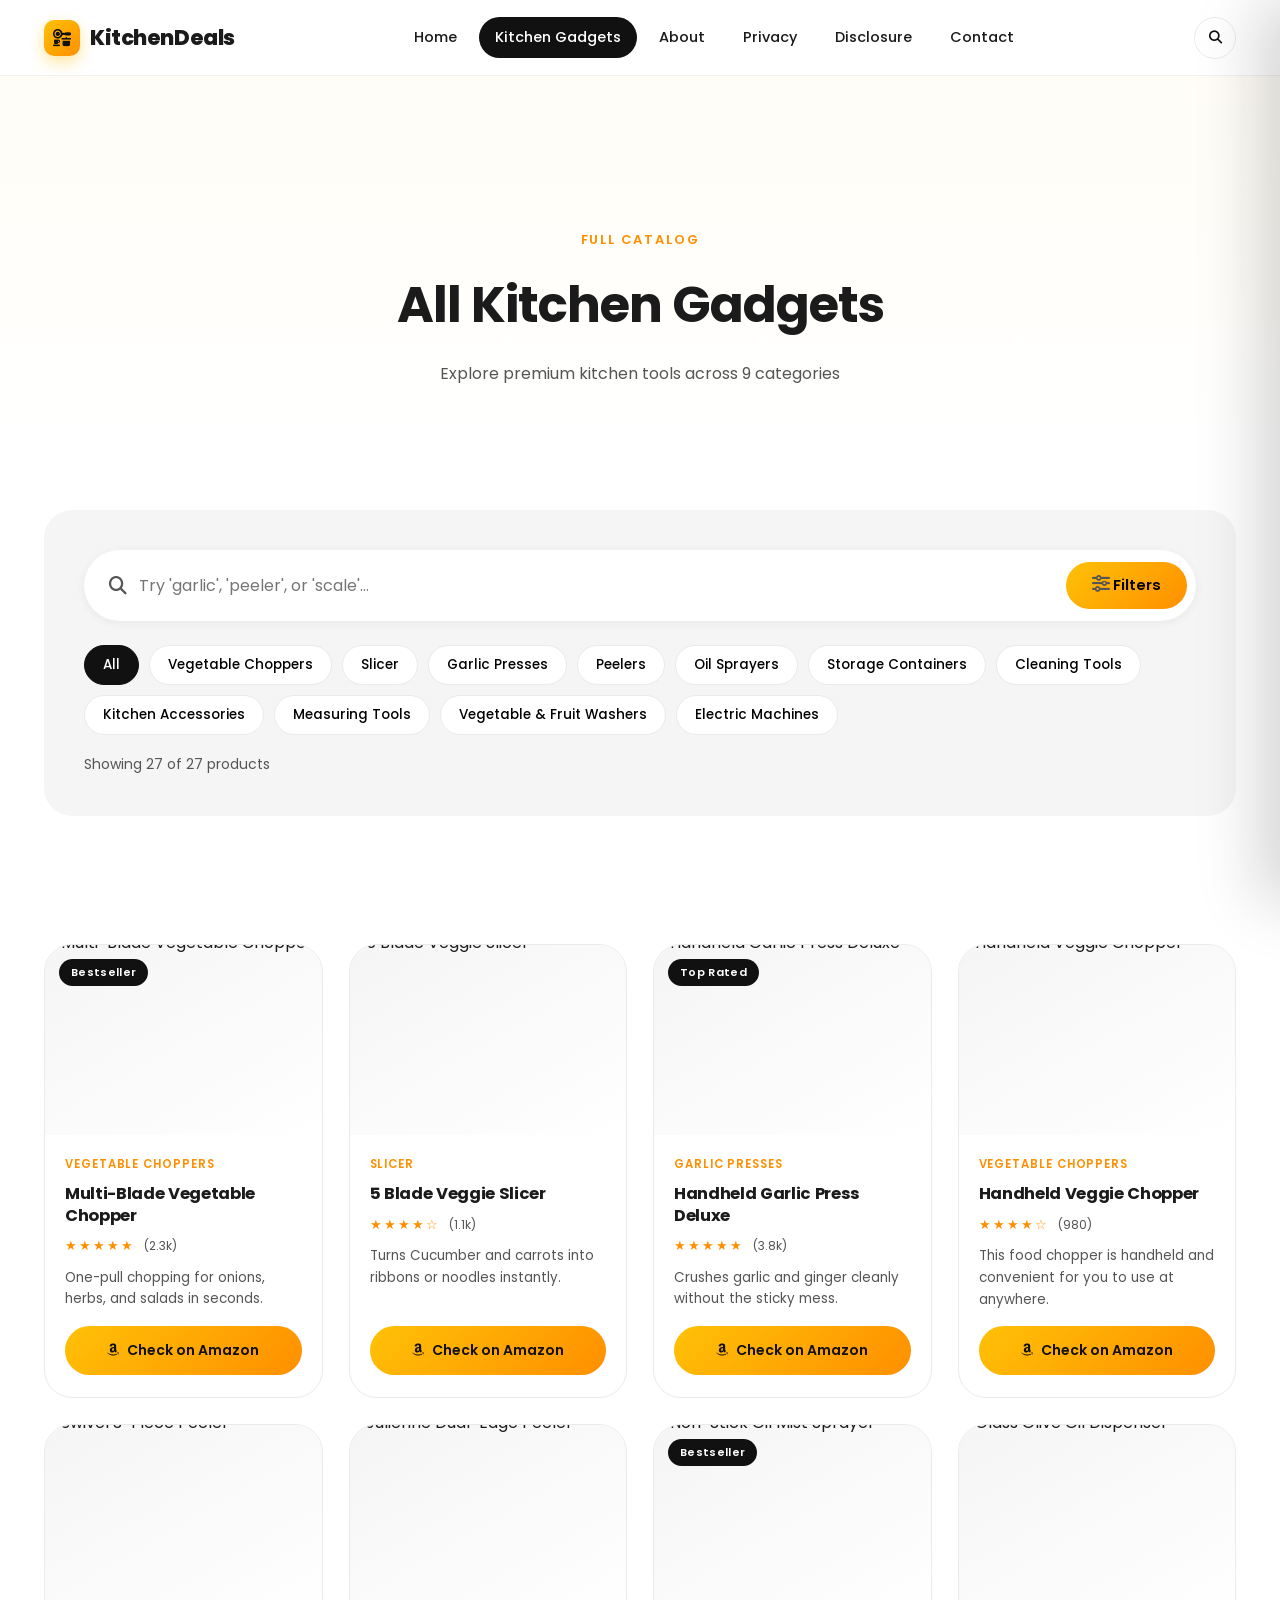
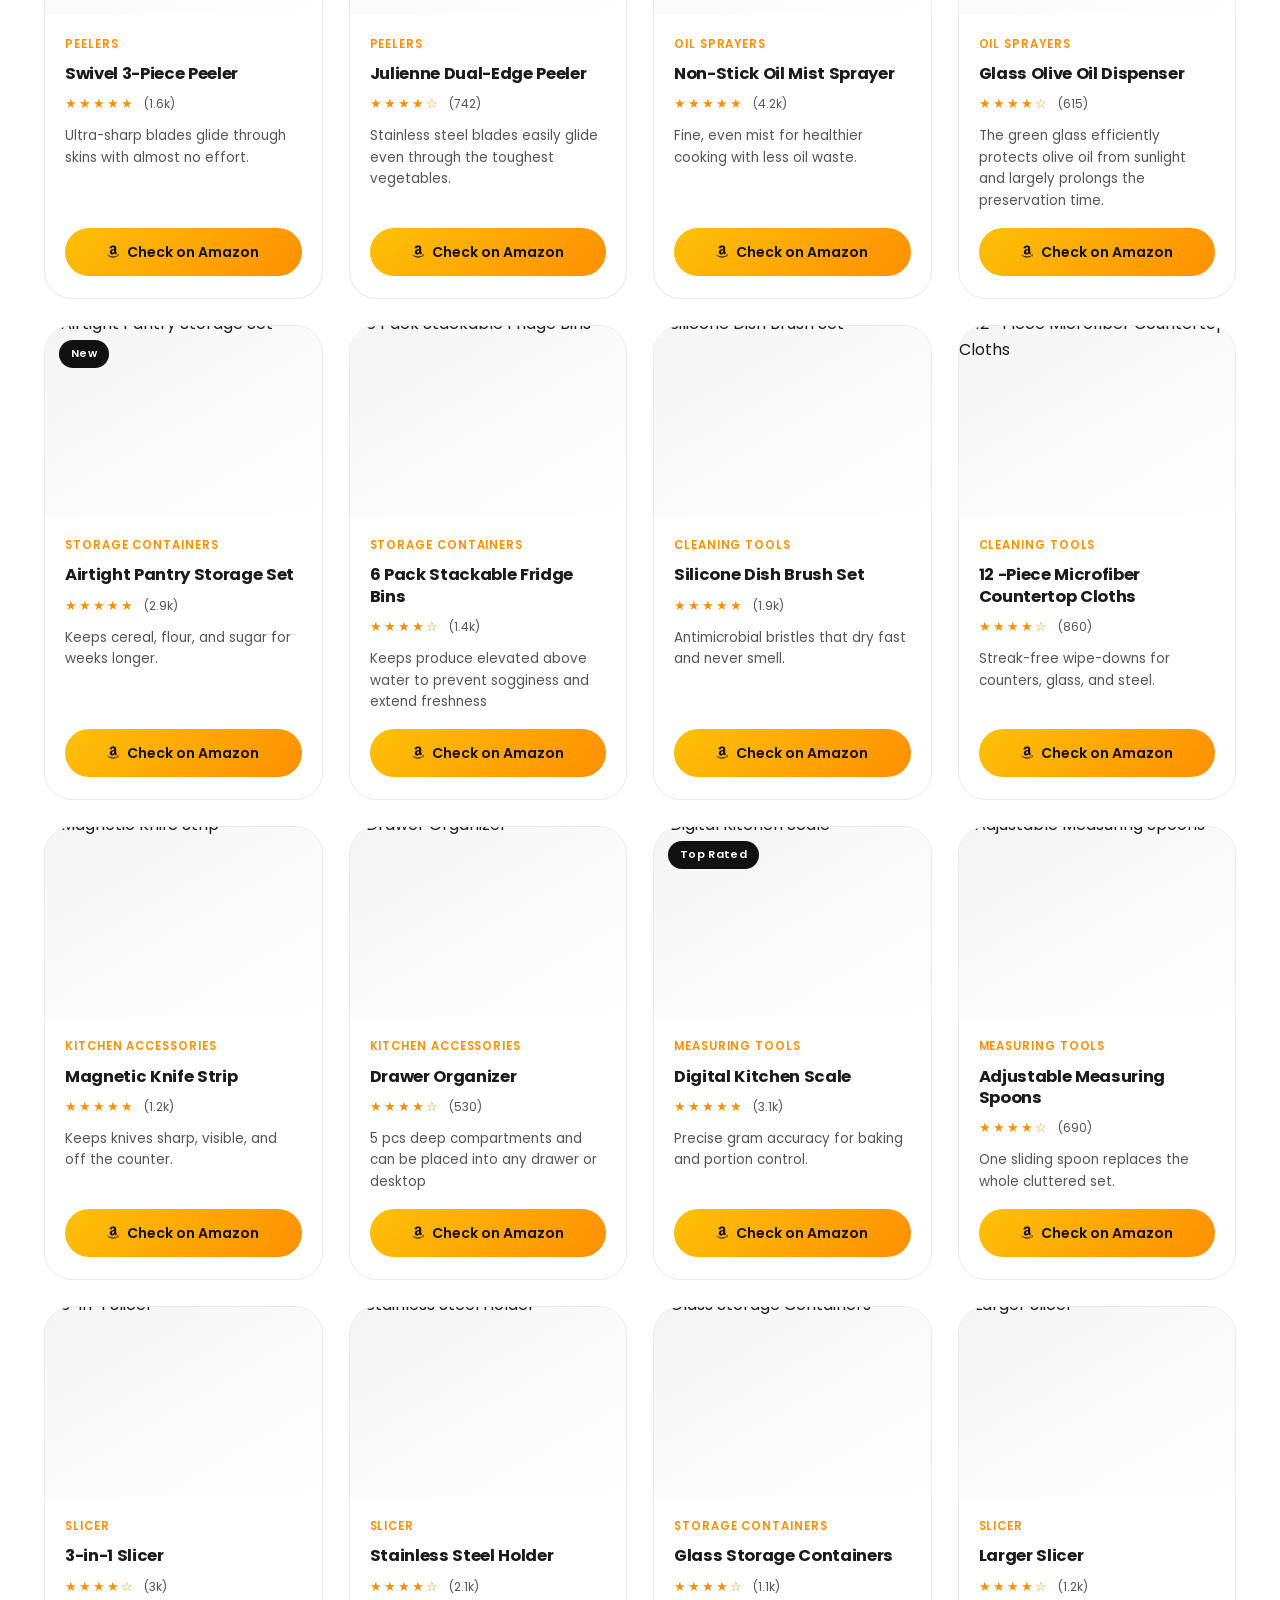
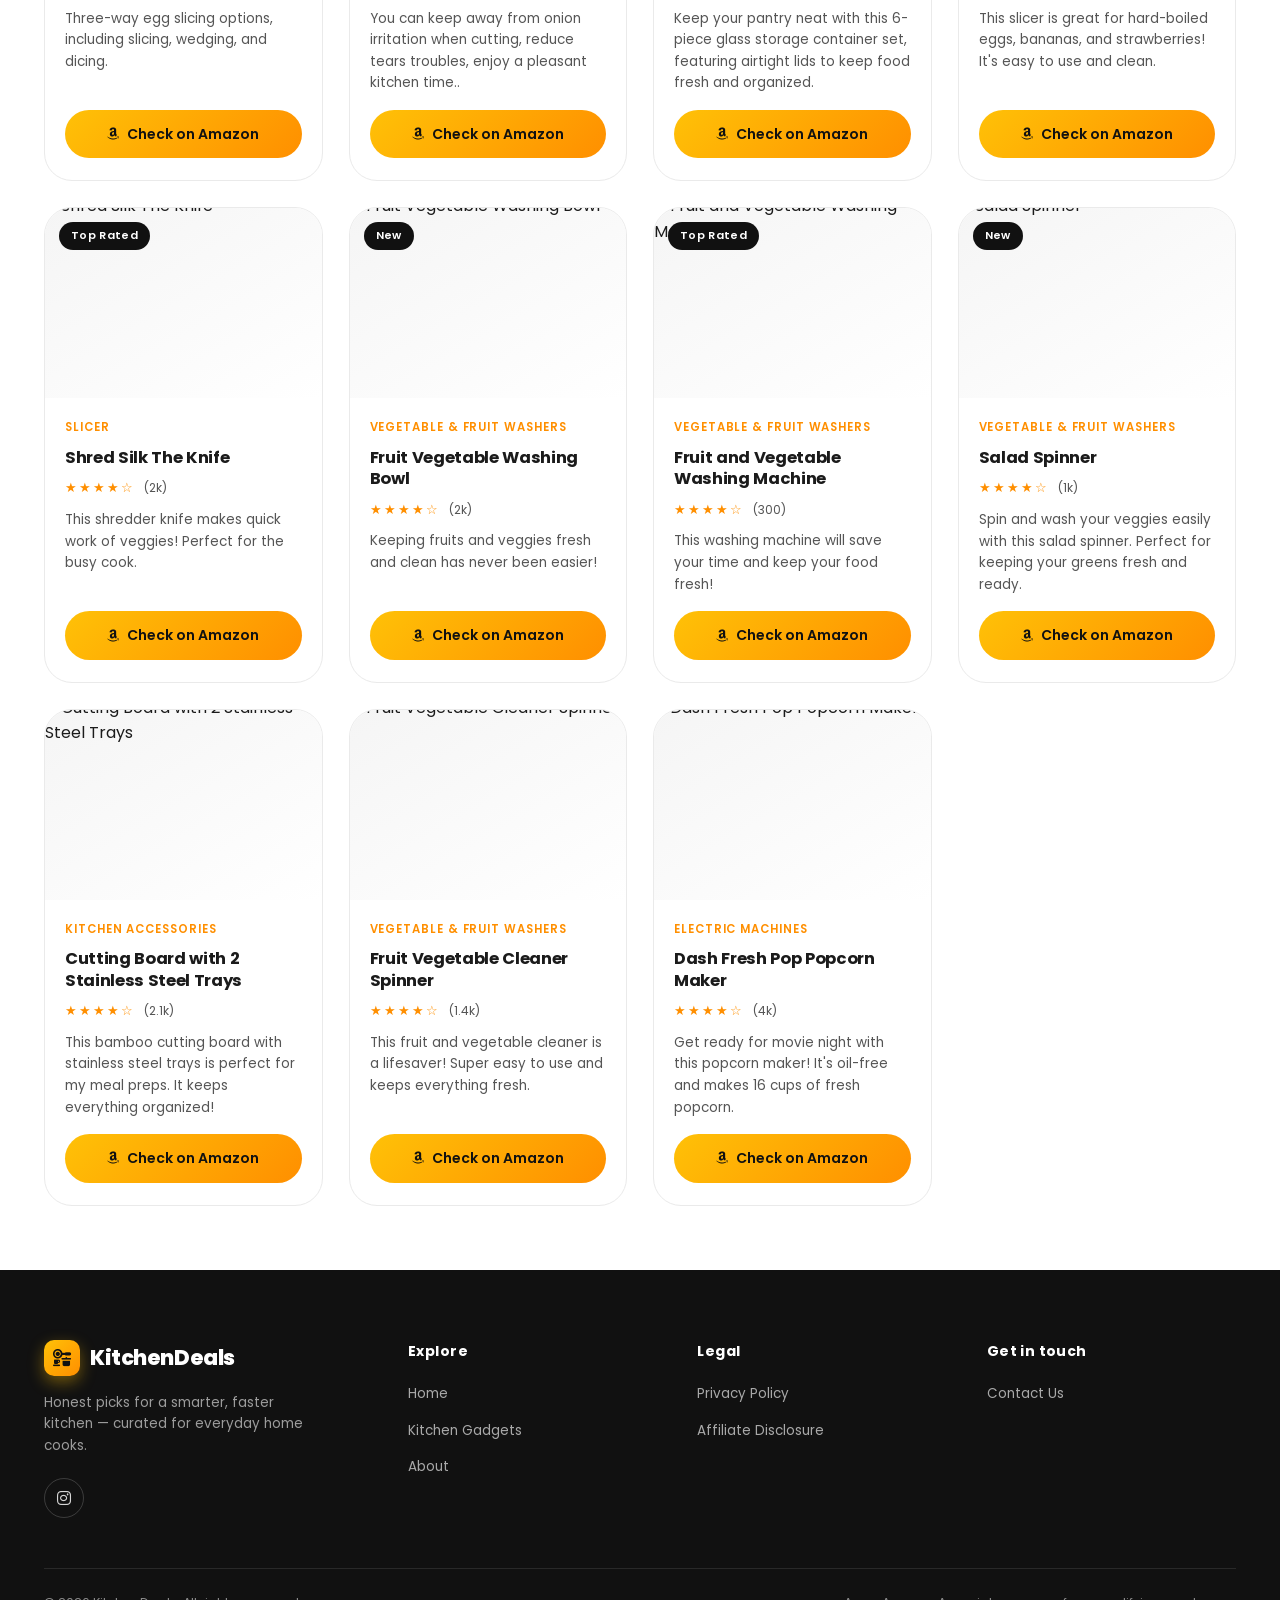
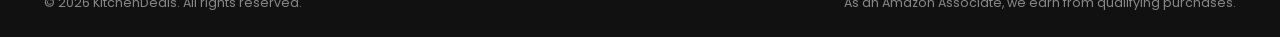
==== commit 5ef6bc35: "Add files via upload" ====
--- a/kitchen-gadgets.html
+++ b/kitchen-gadgets.html
@@ -69,7 +69,7 @@
         <div class="filter-chips" role="group" aria-label="Filter by category">
           <button class="chip active" data-cat="All">All</button>
           <button class="chip" data-cat="Vegetable Choppers">Vegetable Choppers</button>
-                    <button class="chip" data-cat="Slicer">Slicer</button>
+          <button class="chip" data-cat="Slicer">Slicer</button>
           <button class="chip" data-cat="Garlic Presses">Garlic Presses</button>
           <button class="chip" data-cat="Peelers">Peelers</button>
           <button class="chip" data-cat="Oil Sprayers">Oil Sprayers</button>
@@ -77,7 +77,8 @@
           <button class="chip" data-cat="Cleaning Tools">Cleaning Tools</button>
           <button class="chip" data-cat="Kitchen Accessories">Kitchen Accessories</button>
           <button class="chip" data-cat="Measuring Tools">Measuring Tools</button>
-          <button class="chip" data-cat="Glass Storage Containers">Glass Storage Containers</button>
+          <button class="chip" data-cat="Vegetable & Fruit Washers">Vegetable & Fruit Washers</button>
+          <button class="chip" data-cat="Electric Machines">Electric Machines</button>
         </div>
         <div class="results-meta" id="resultsMeta"></div>
       </div>
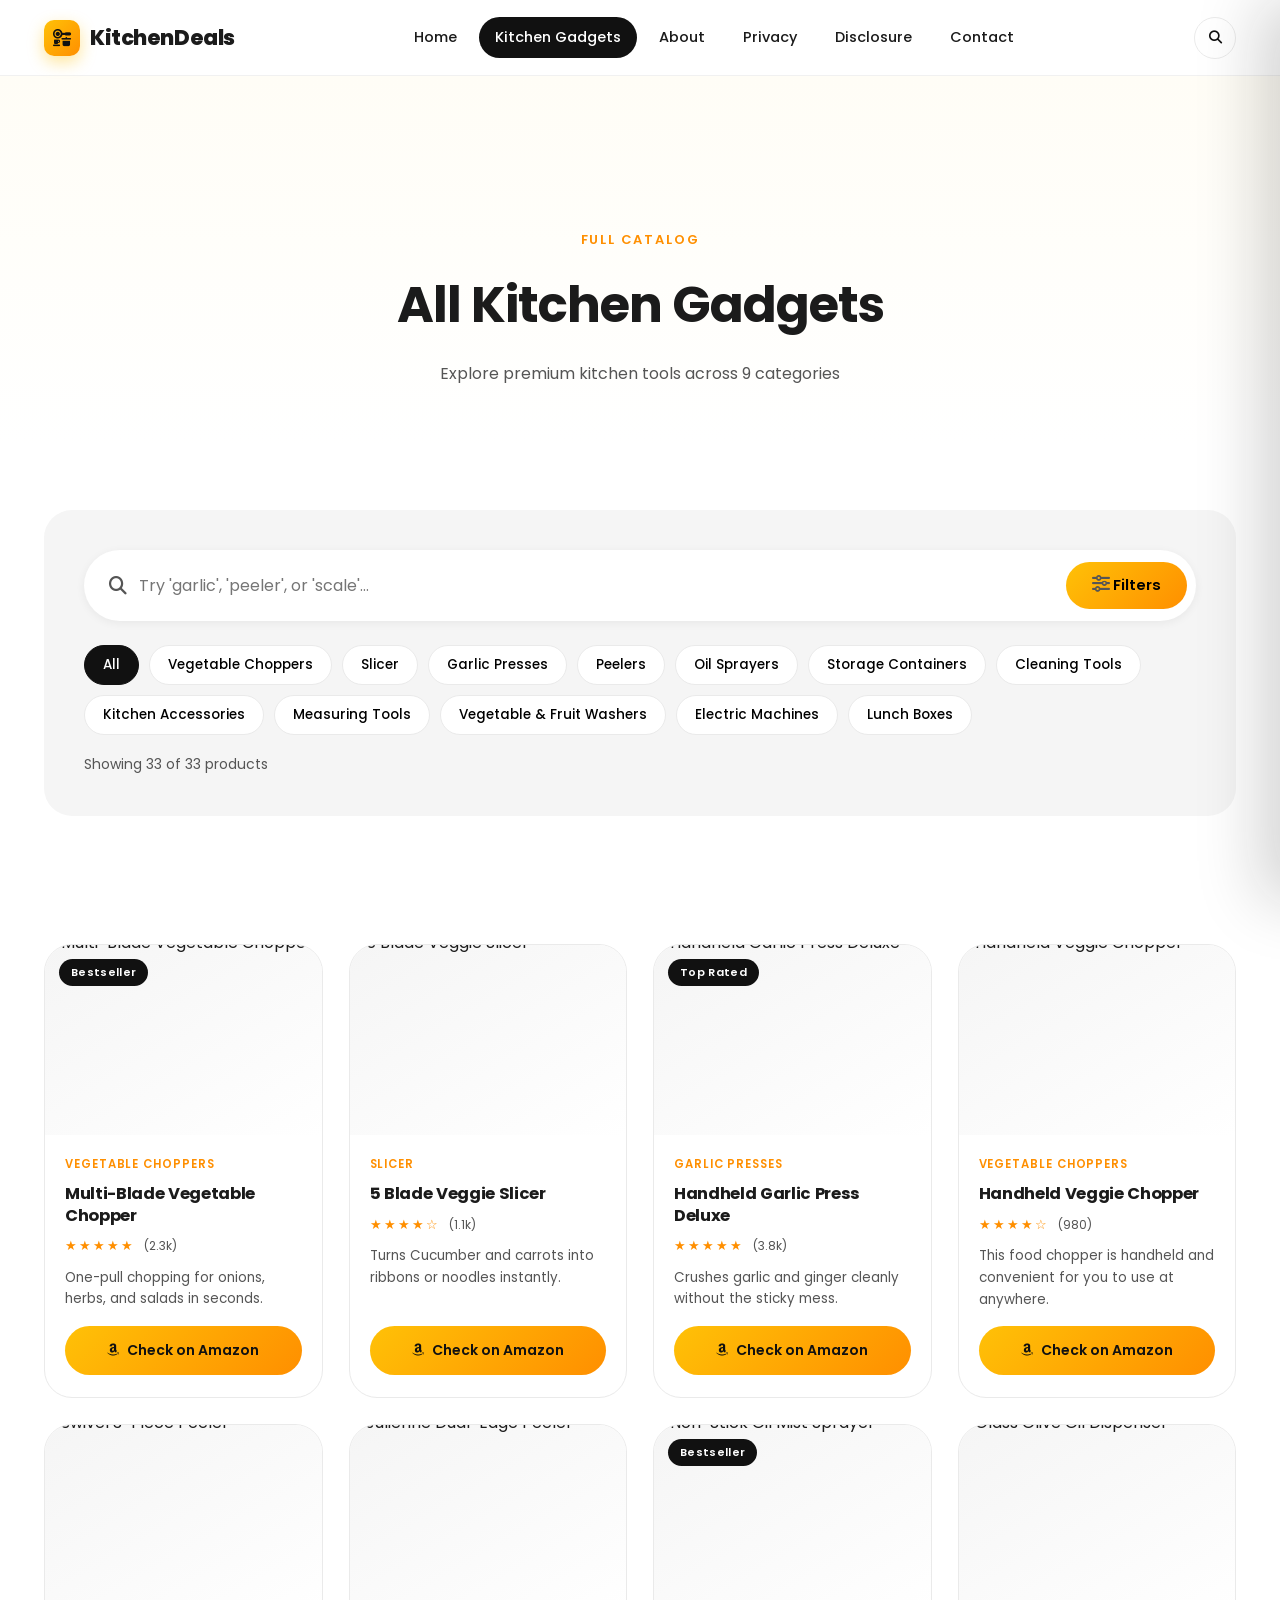
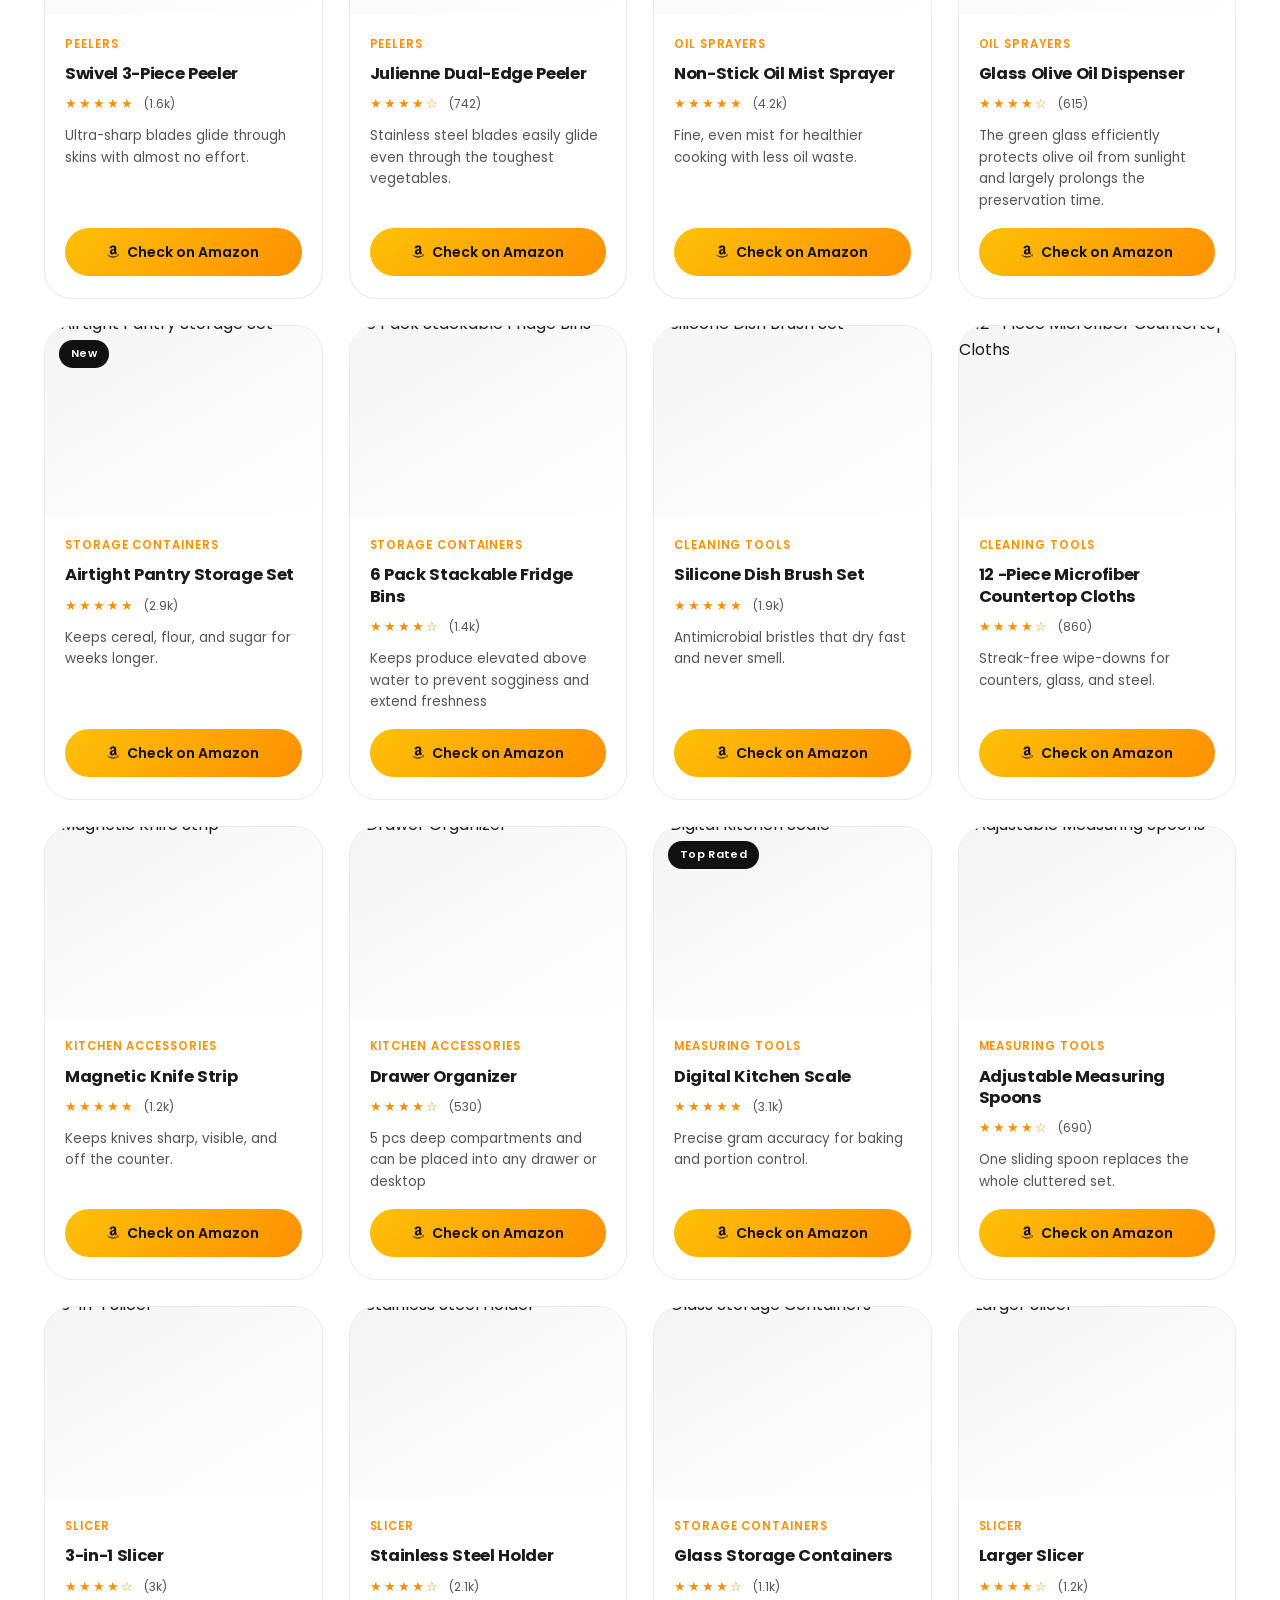
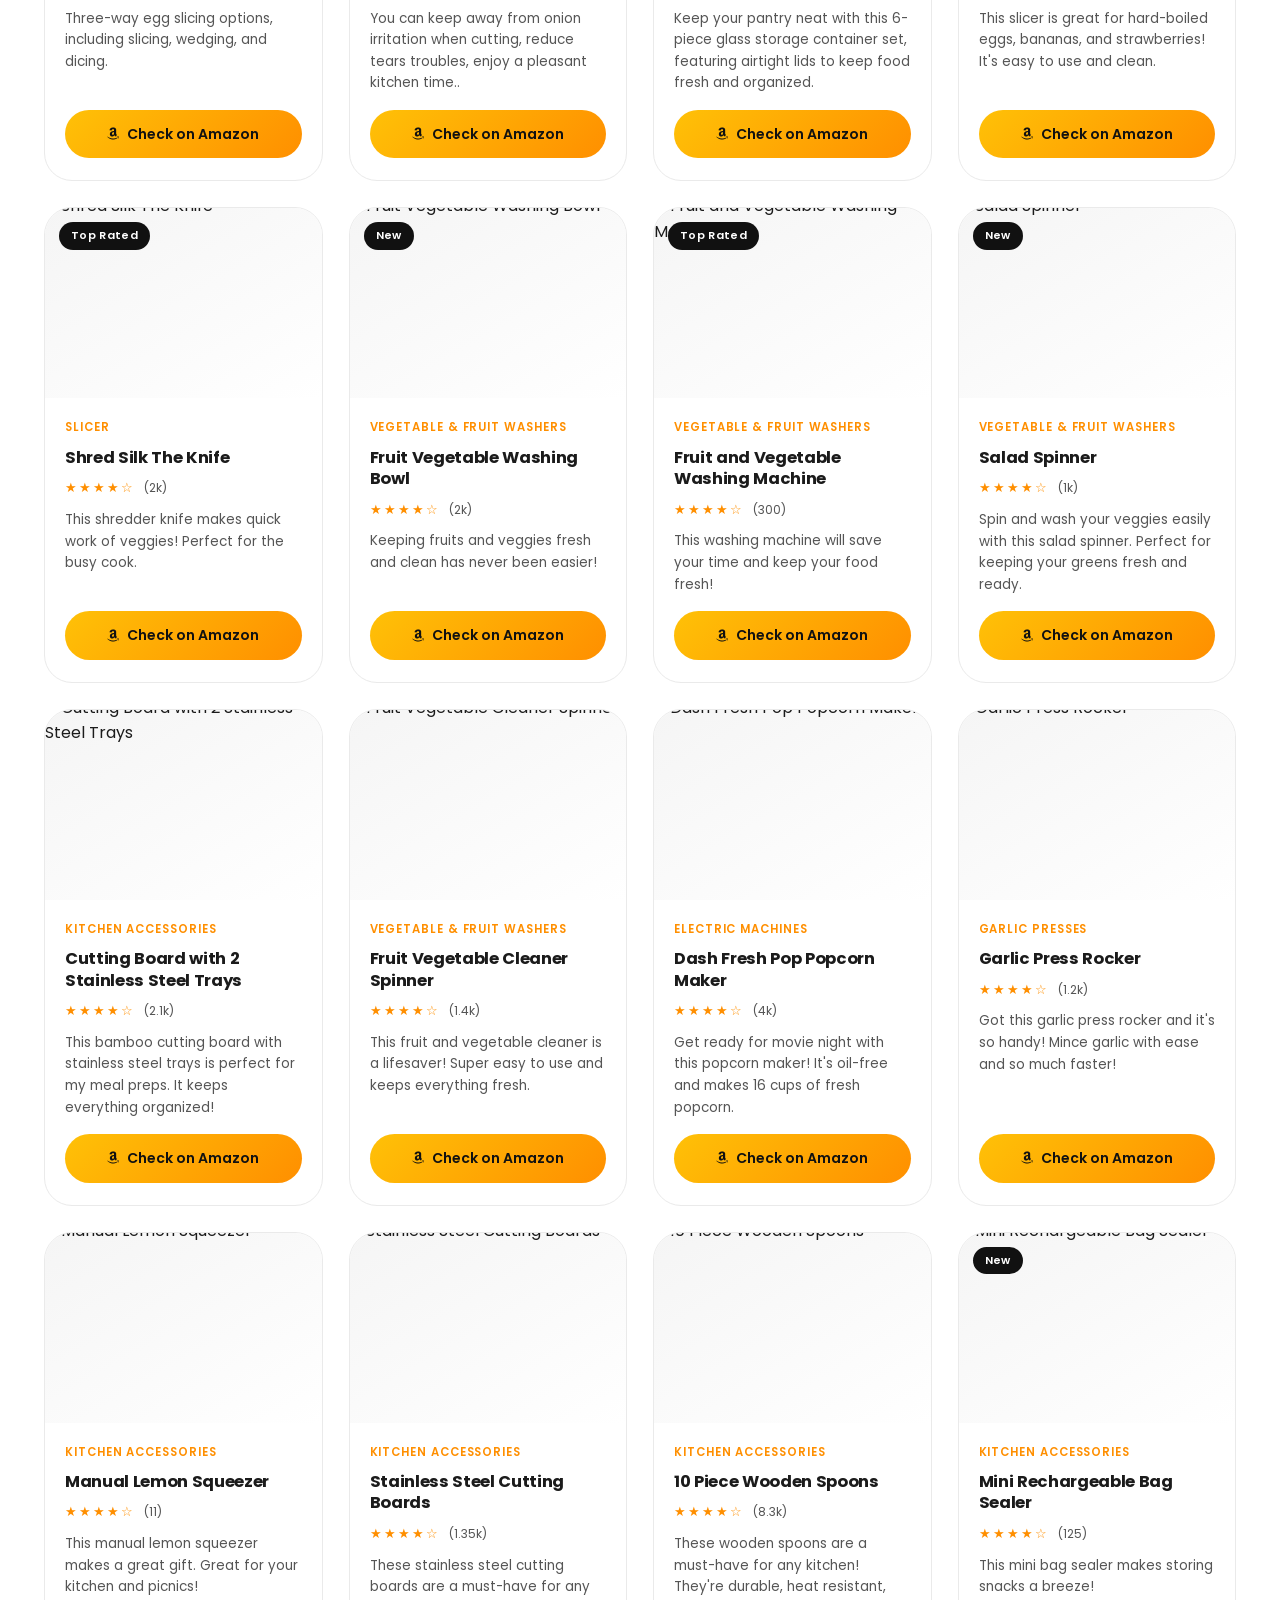
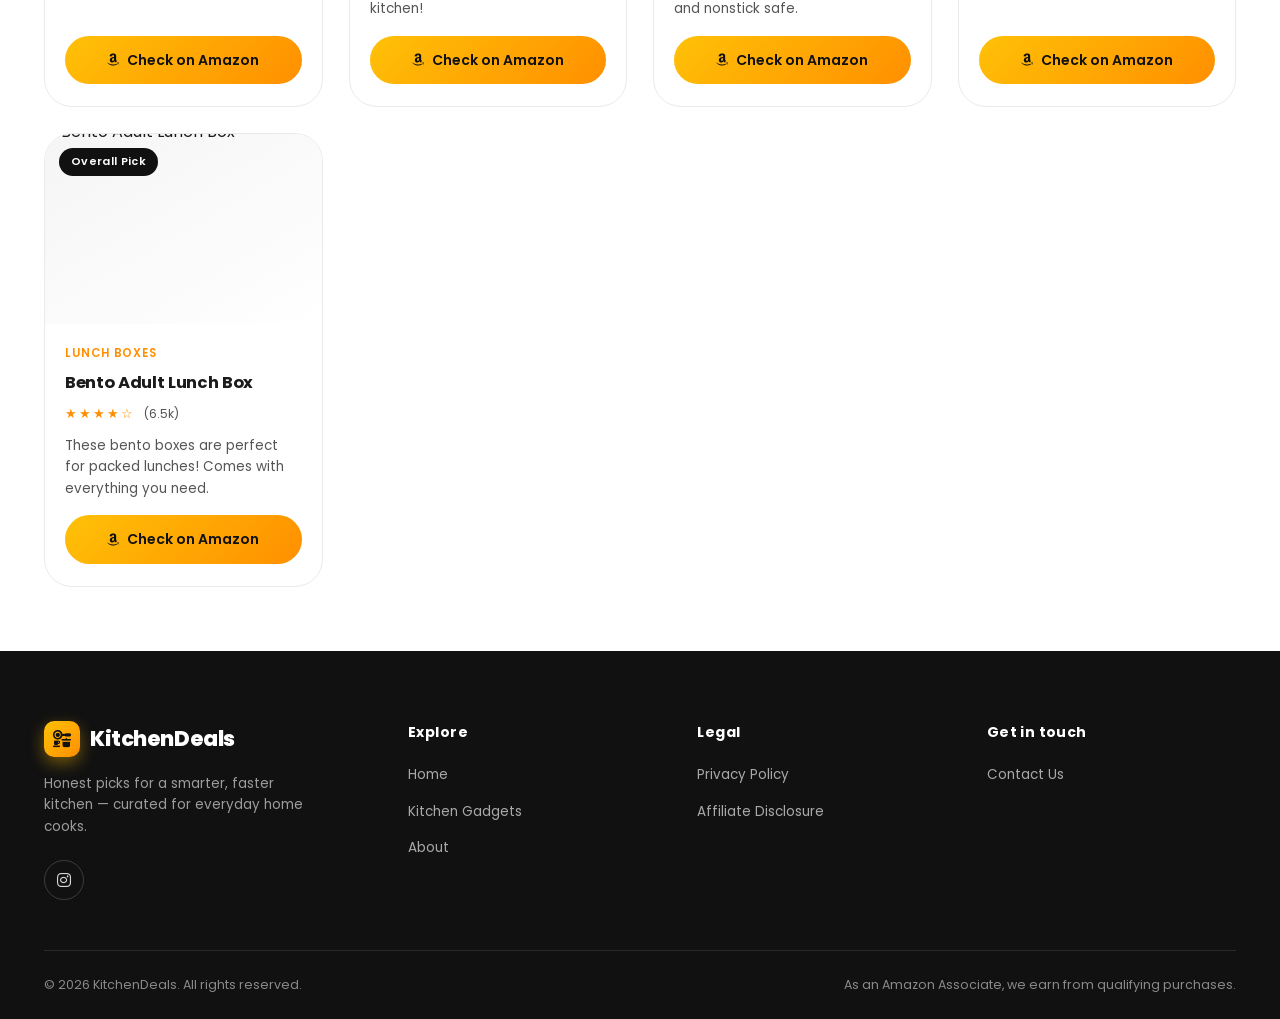
==== commit 3fefbf3b: "Add files via upload" ====
--- a/kitchen-gadgets.html
+++ b/kitchen-gadgets.html
@@ -79,6 +79,7 @@
           <button class="chip" data-cat="Measuring Tools">Measuring Tools</button>
           <button class="chip" data-cat="Vegetable & Fruit Washers">Vegetable & Fruit Washers</button>
           <button class="chip" data-cat="Electric Machines">Electric Machines</button>
+          <button class="chip" data-cat="Lunch Boxes">Lunch Boxes</button>
         </div>
         <div class="results-meta" id="resultsMeta"></div>
       </div>
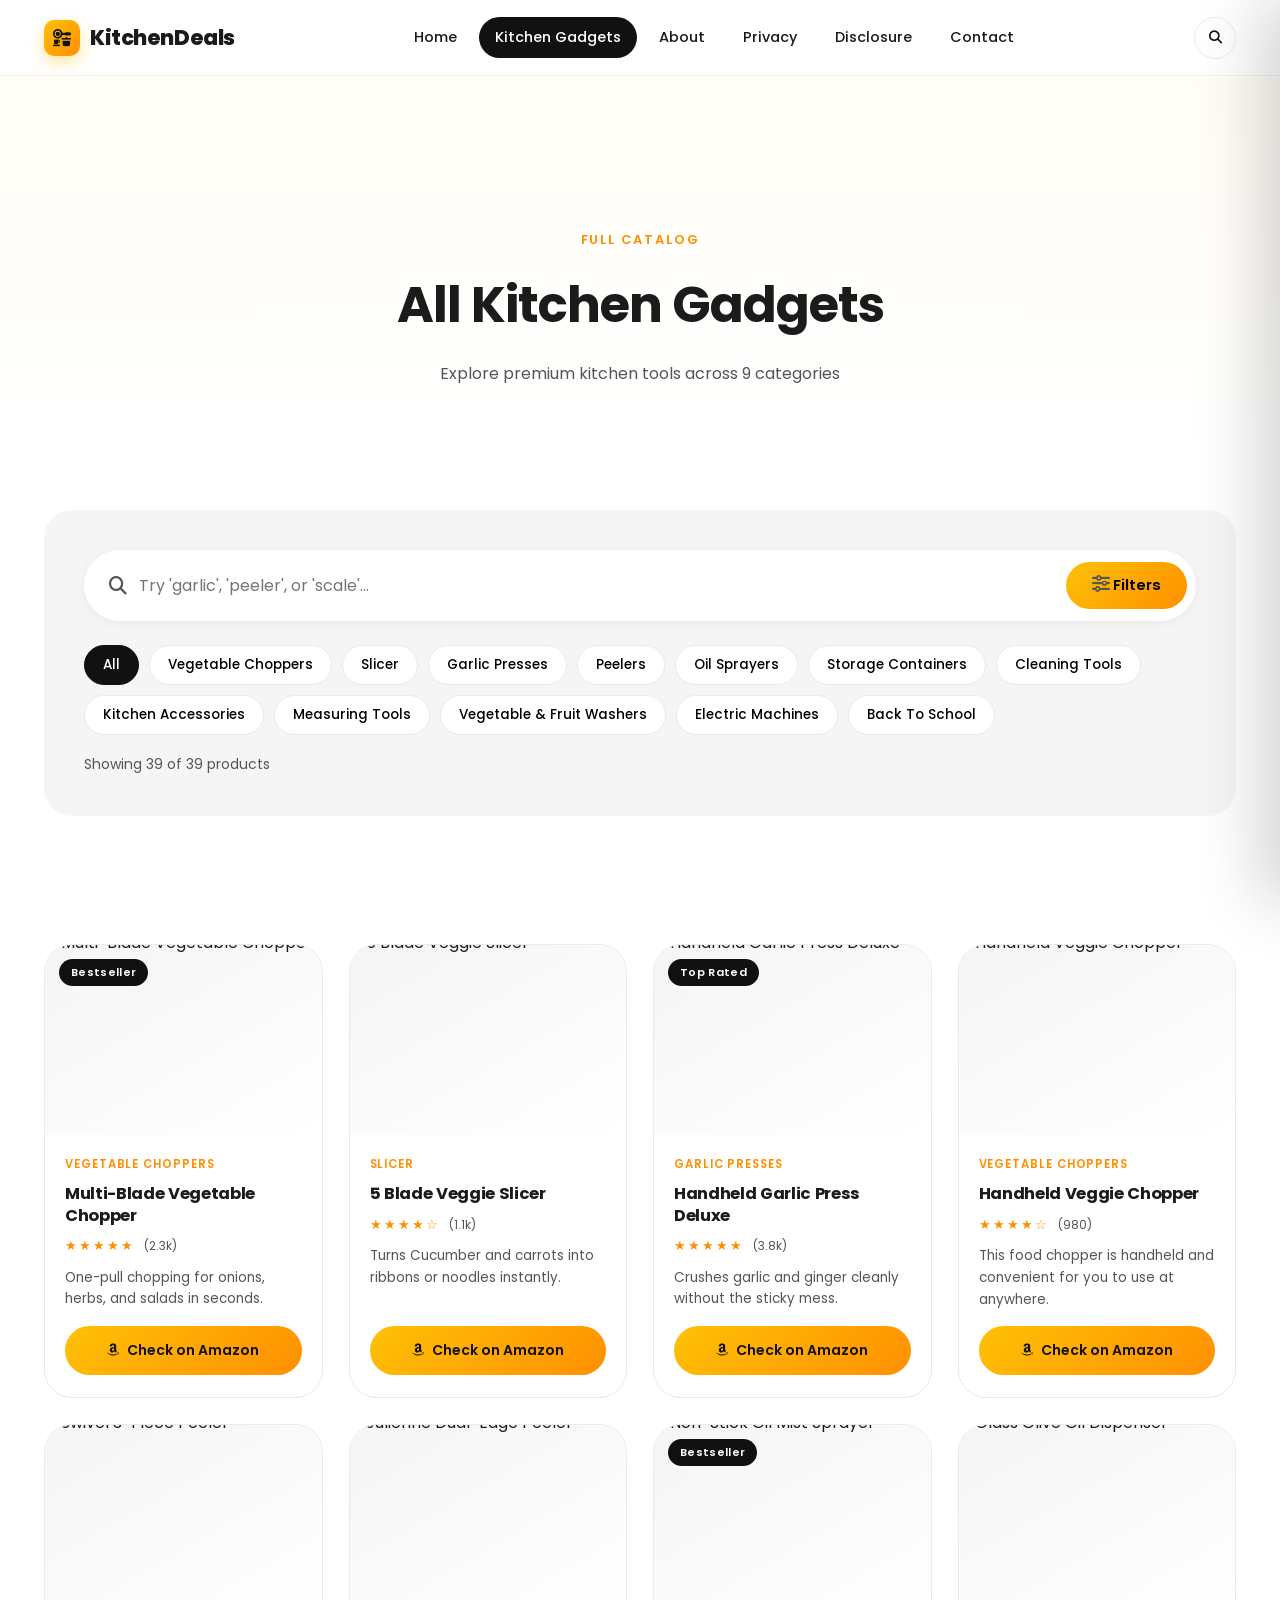
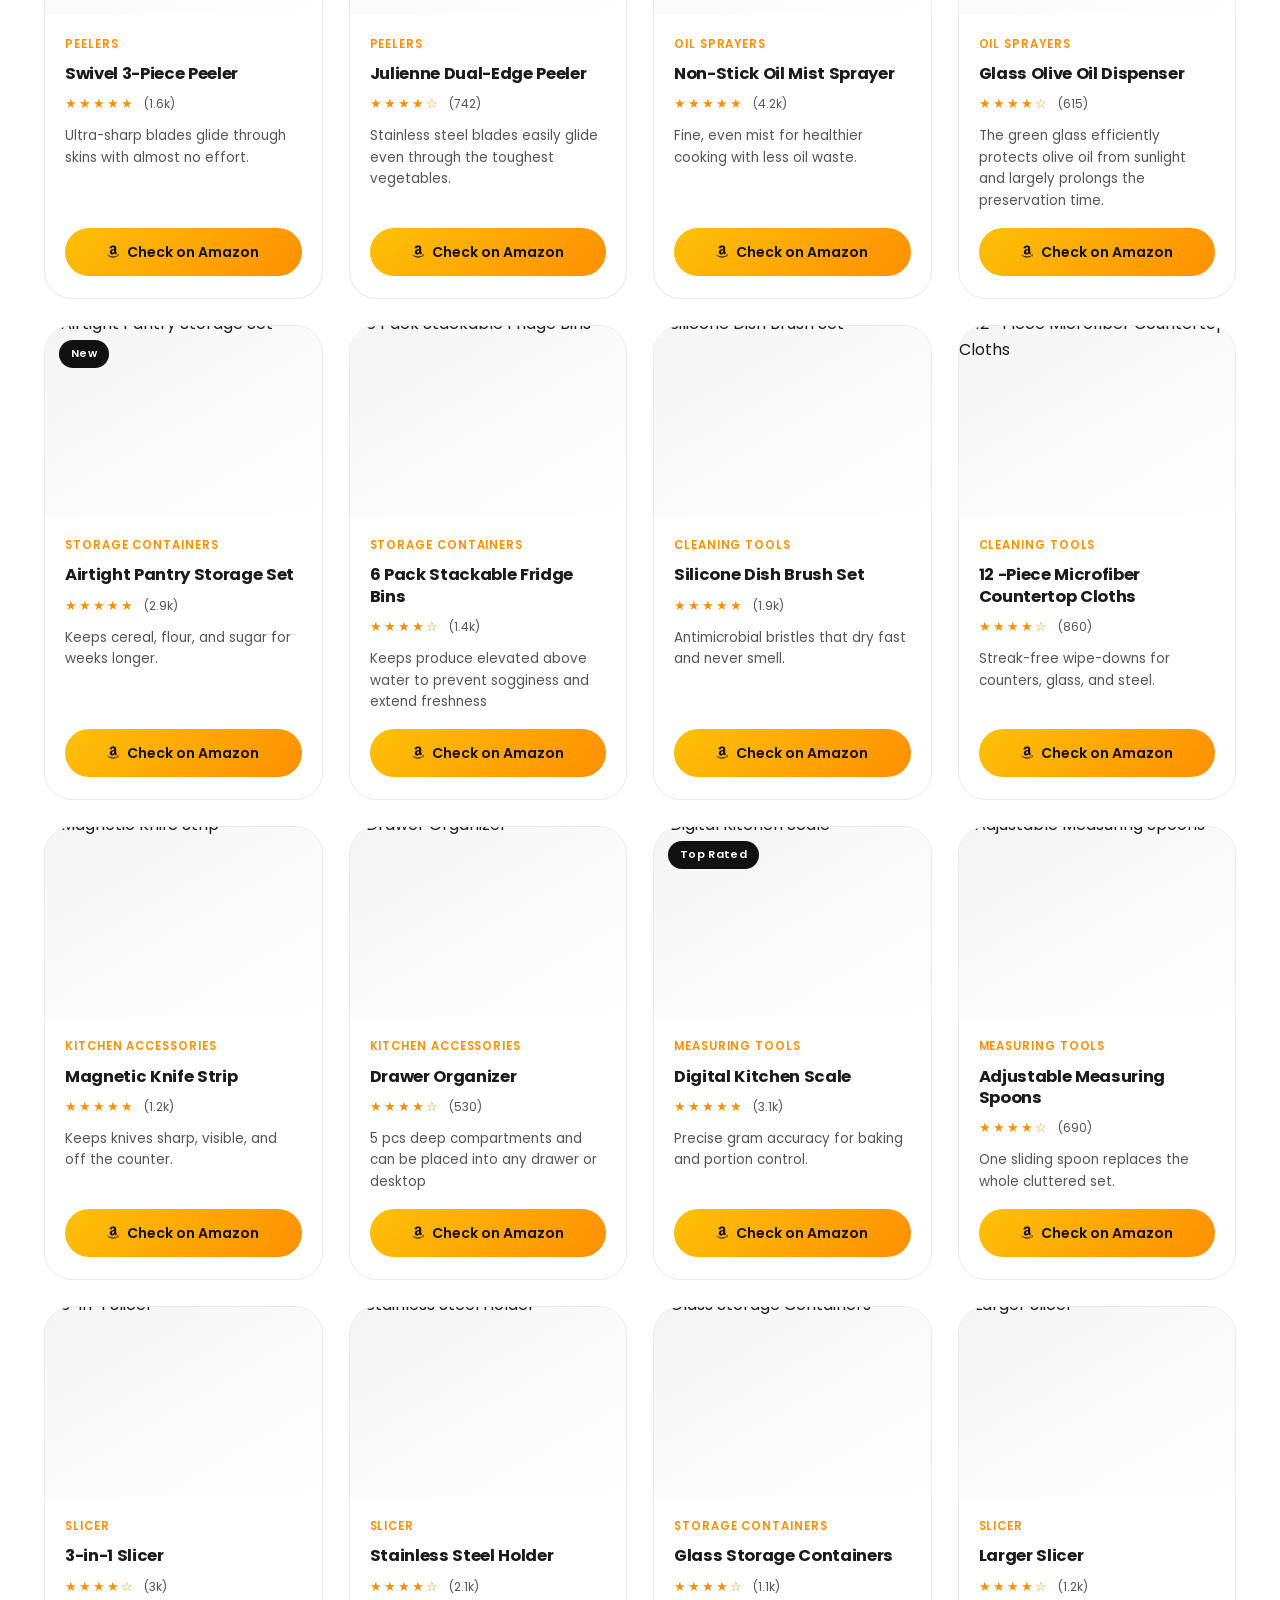
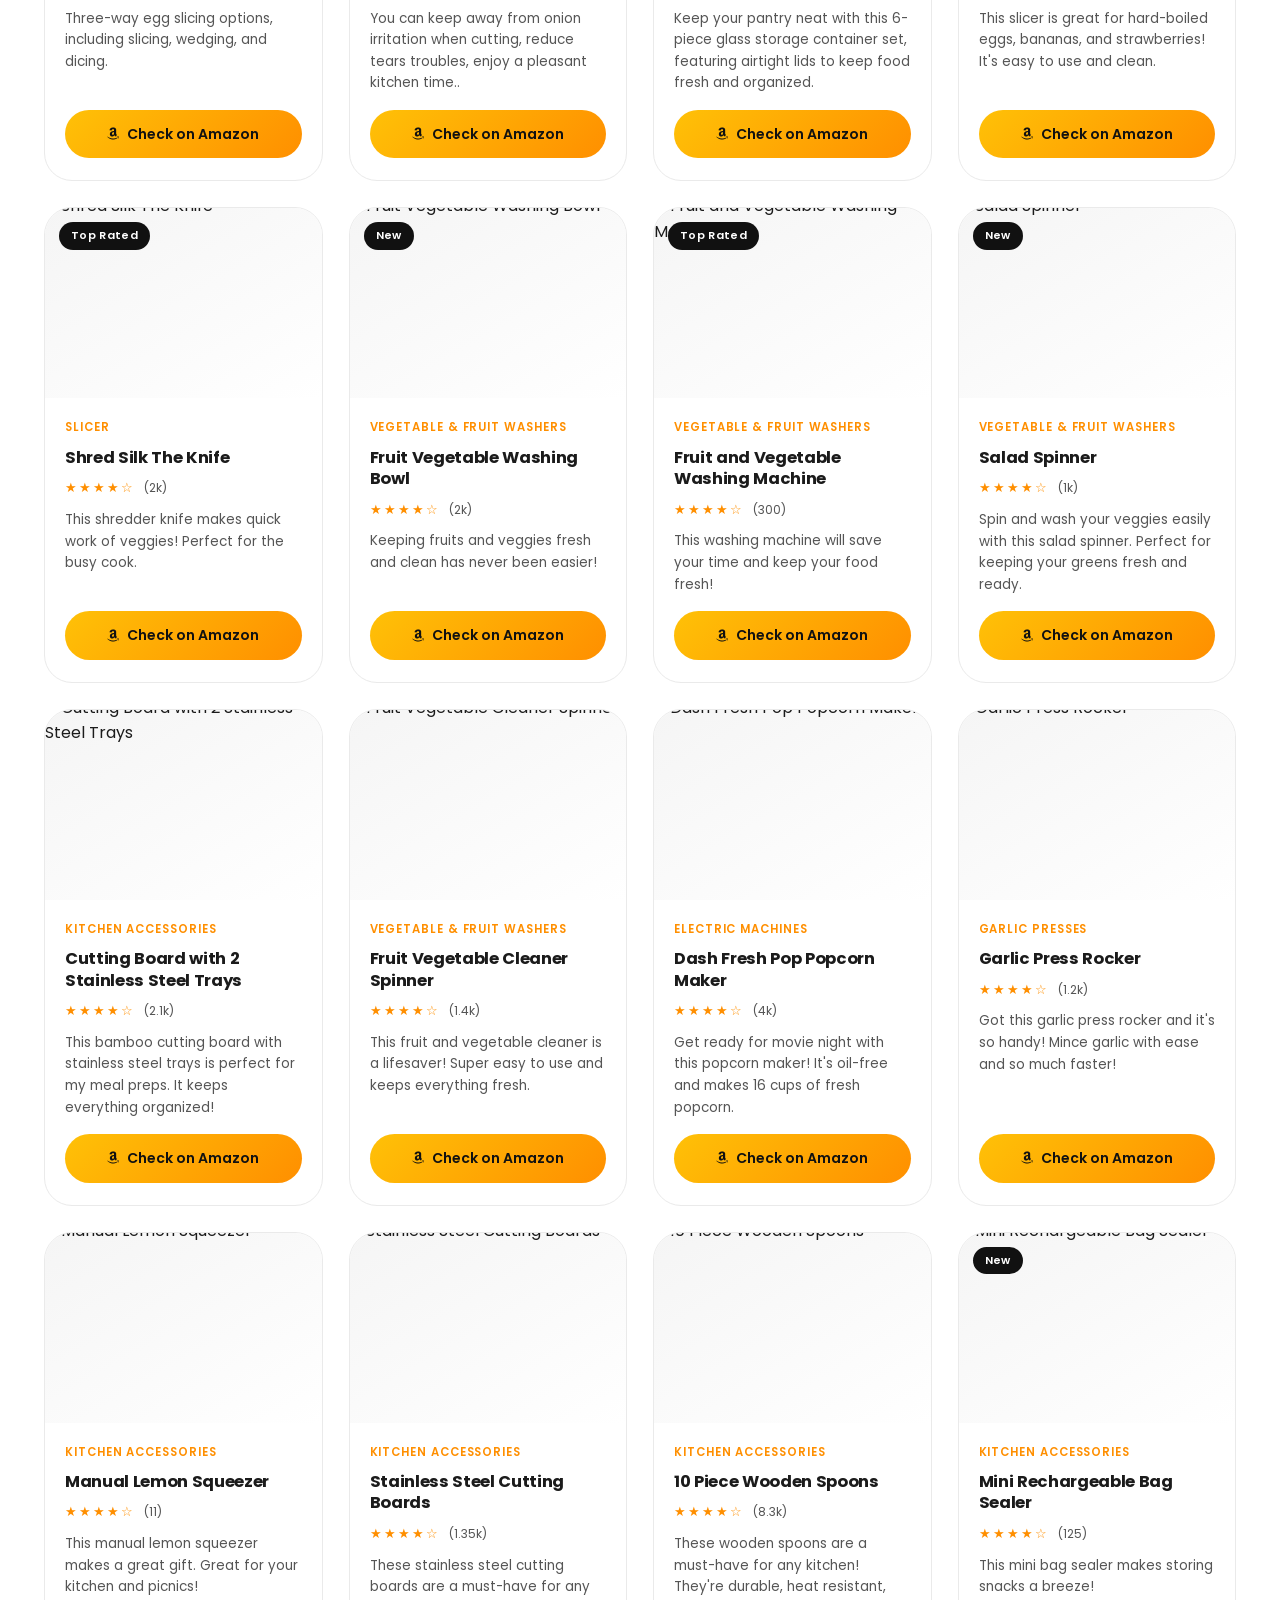
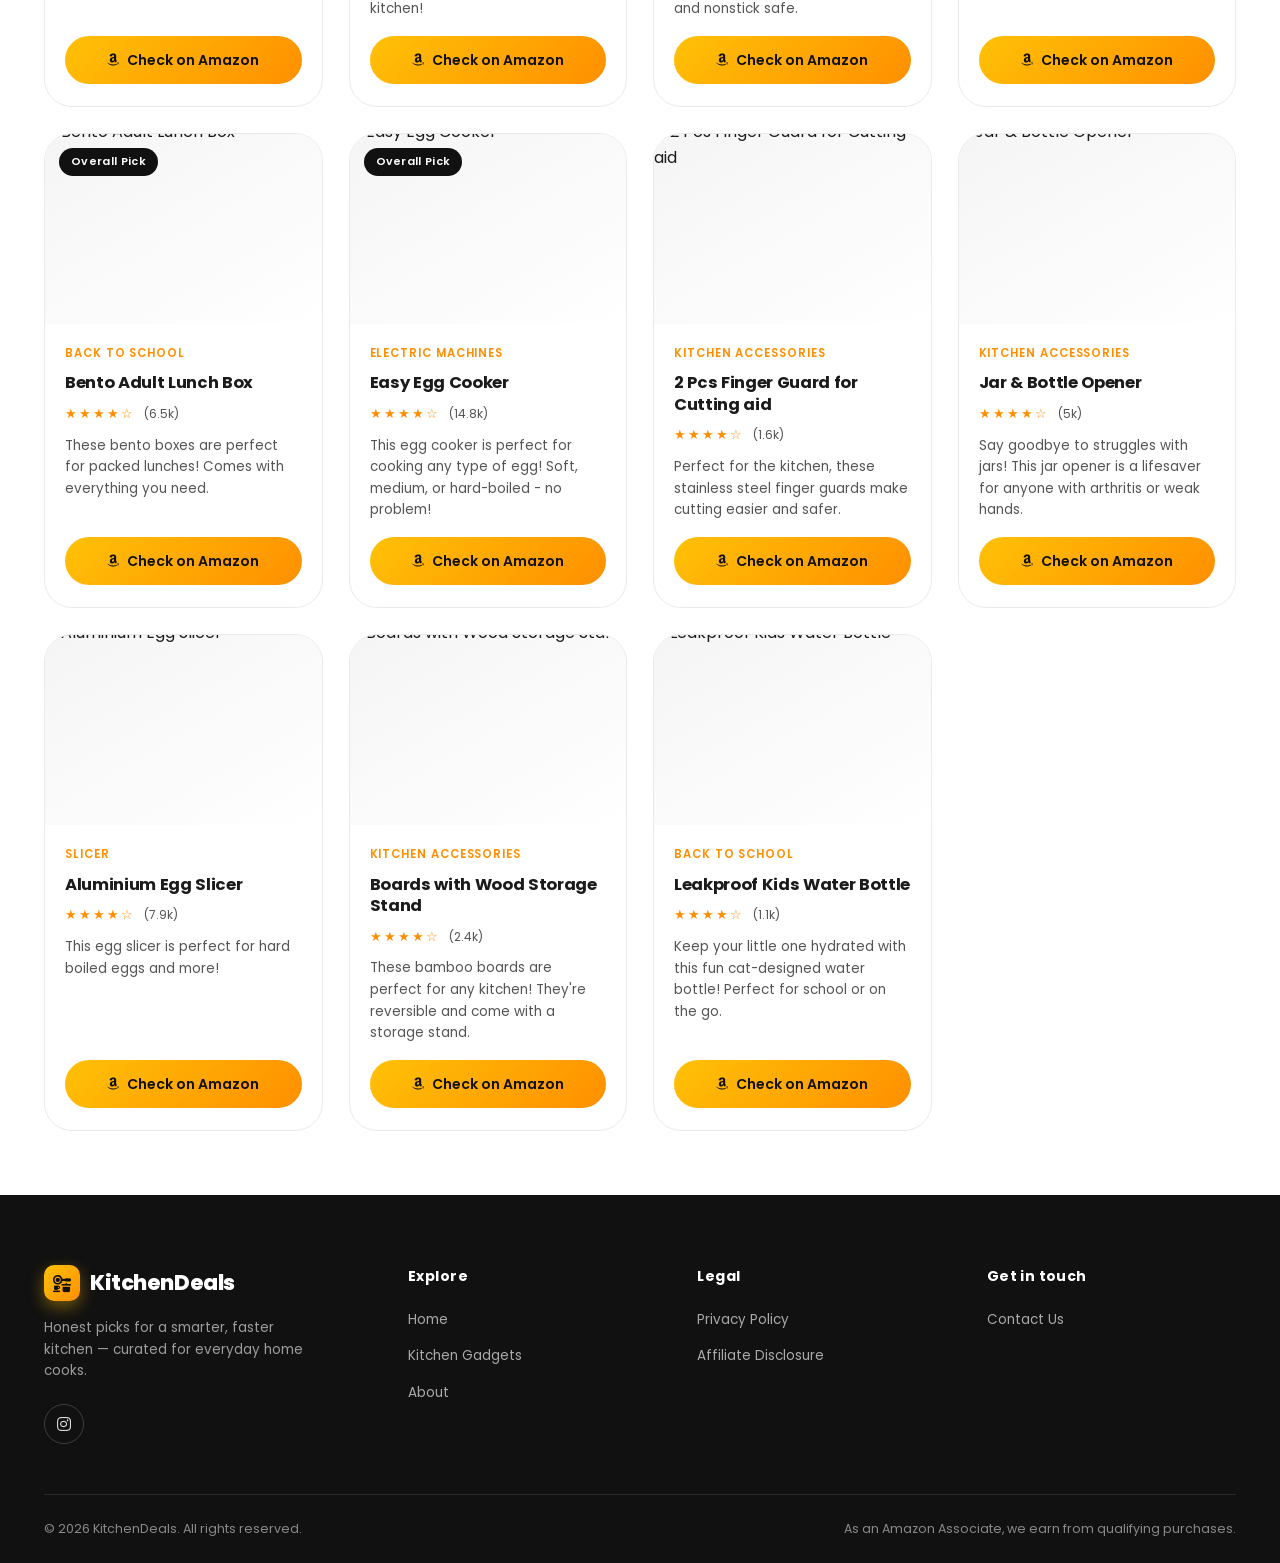
==== commit 4fe9c83b: "Add files via upload" ====
--- a/kitchen-gadgets.html
+++ b/kitchen-gadgets.html
@@ -79,7 +79,7 @@
           <button class="chip" data-cat="Measuring Tools">Measuring Tools</button>
           <button class="chip" data-cat="Vegetable & Fruit Washers">Vegetable & Fruit Washers</button>
           <button class="chip" data-cat="Electric Machines">Electric Machines</button>
-          <button class="chip" data-cat="Lunch Boxes">Lunch Boxes</button>
+          <button class="chip" data-cat="Back To School">Back To School</button>
         </div>
         <div class="results-meta" id="resultsMeta"></div>
       </div>
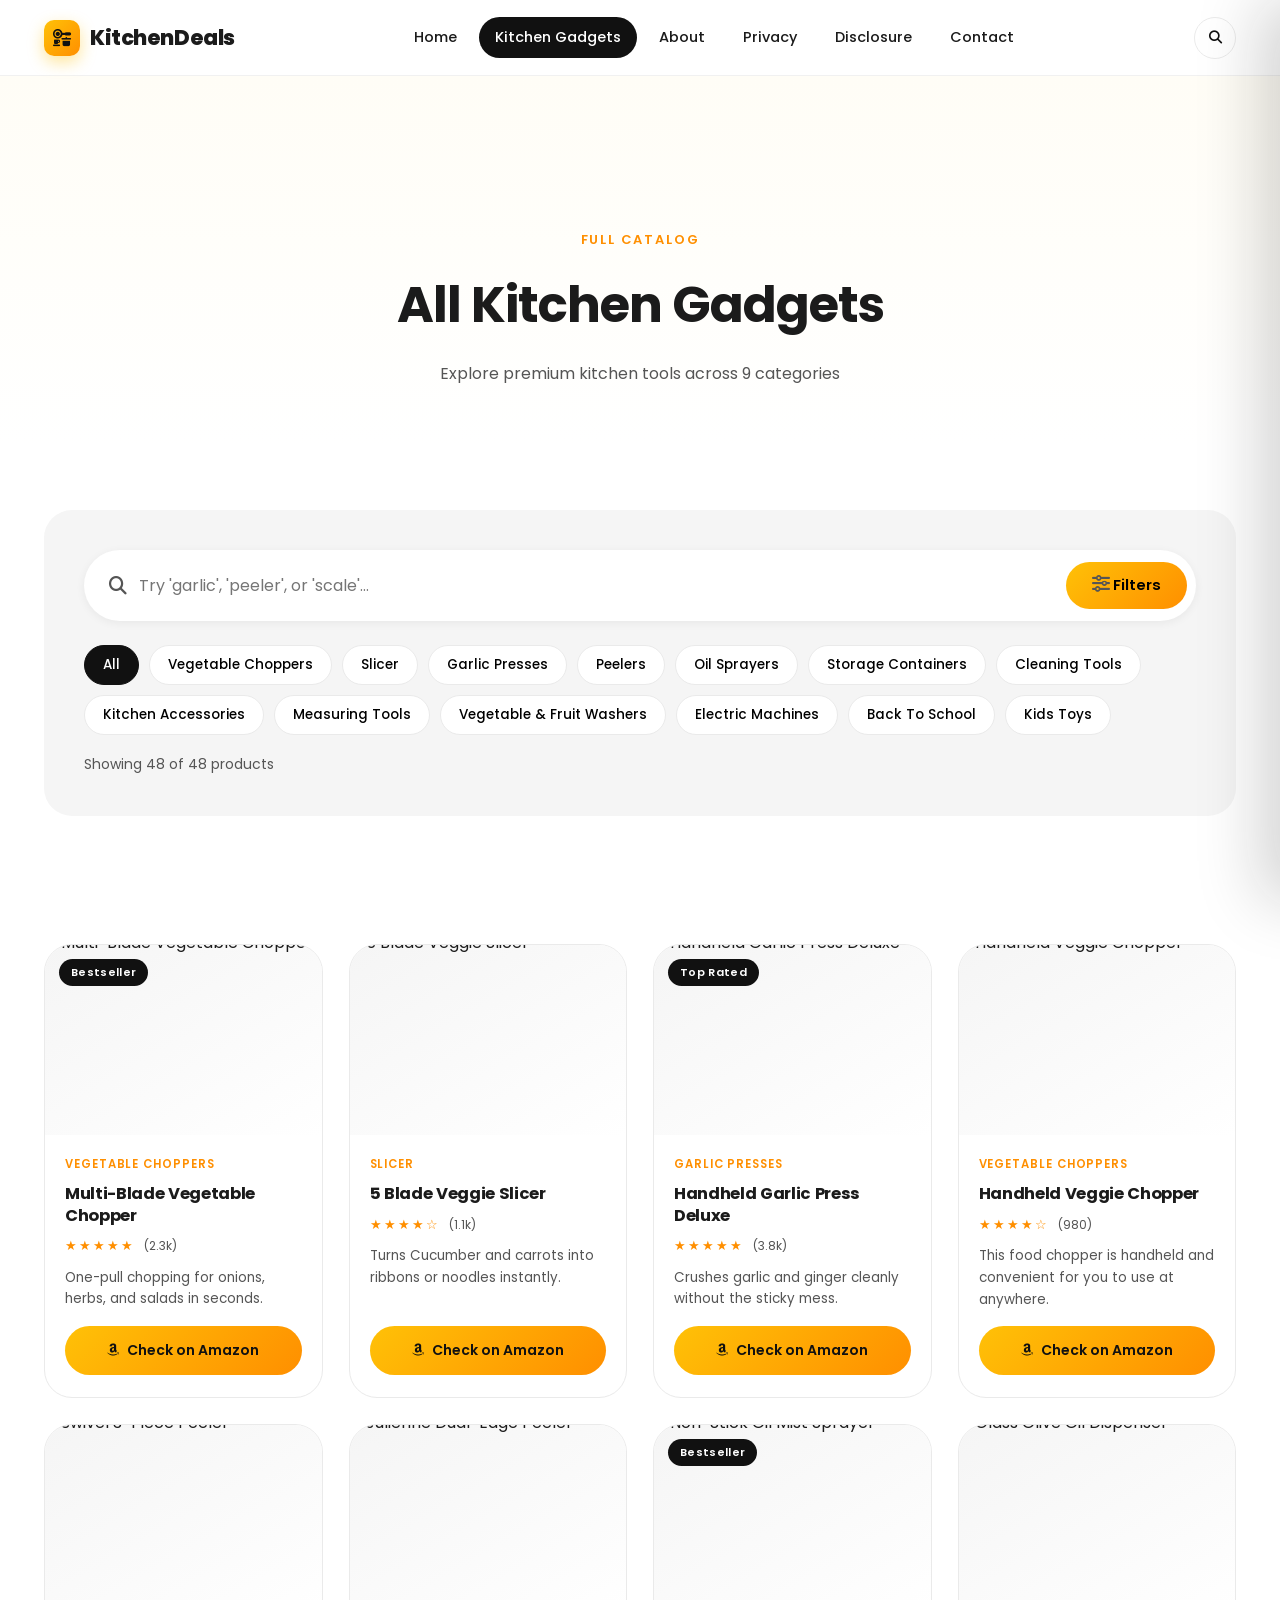
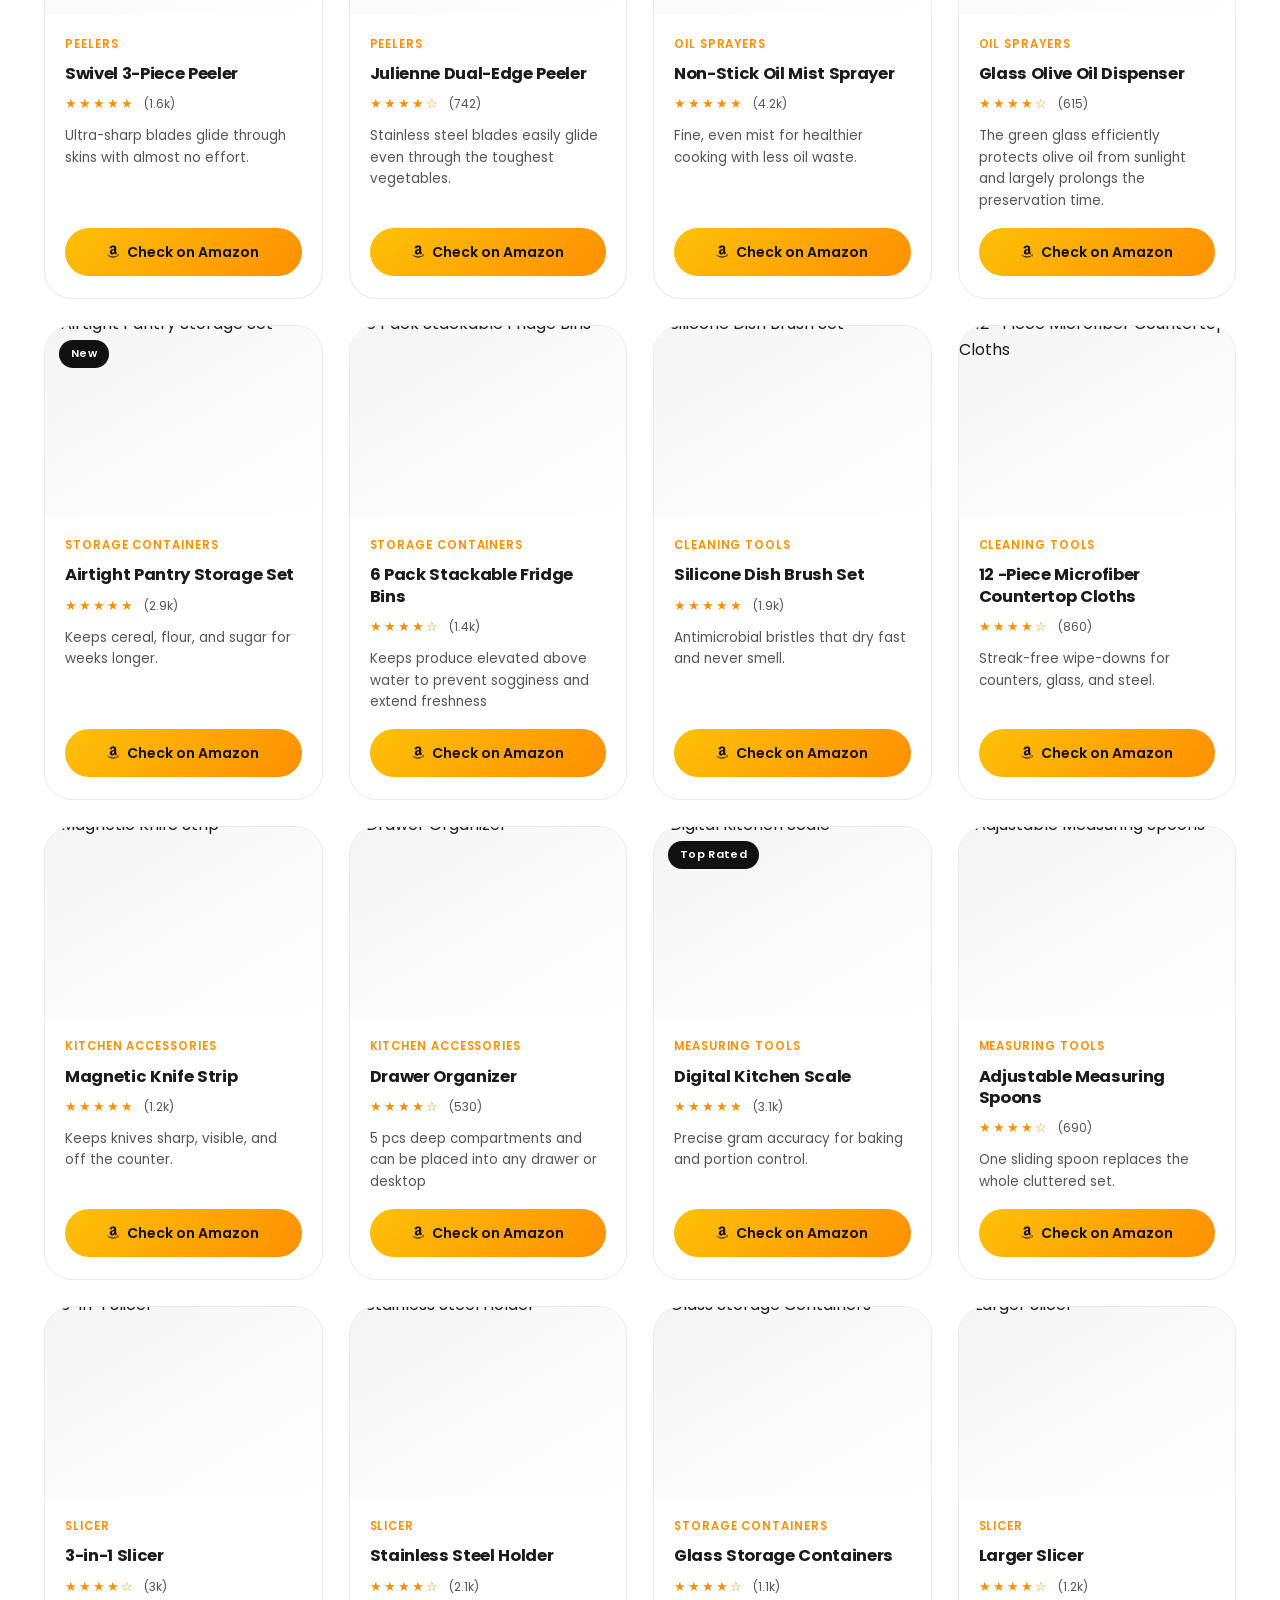
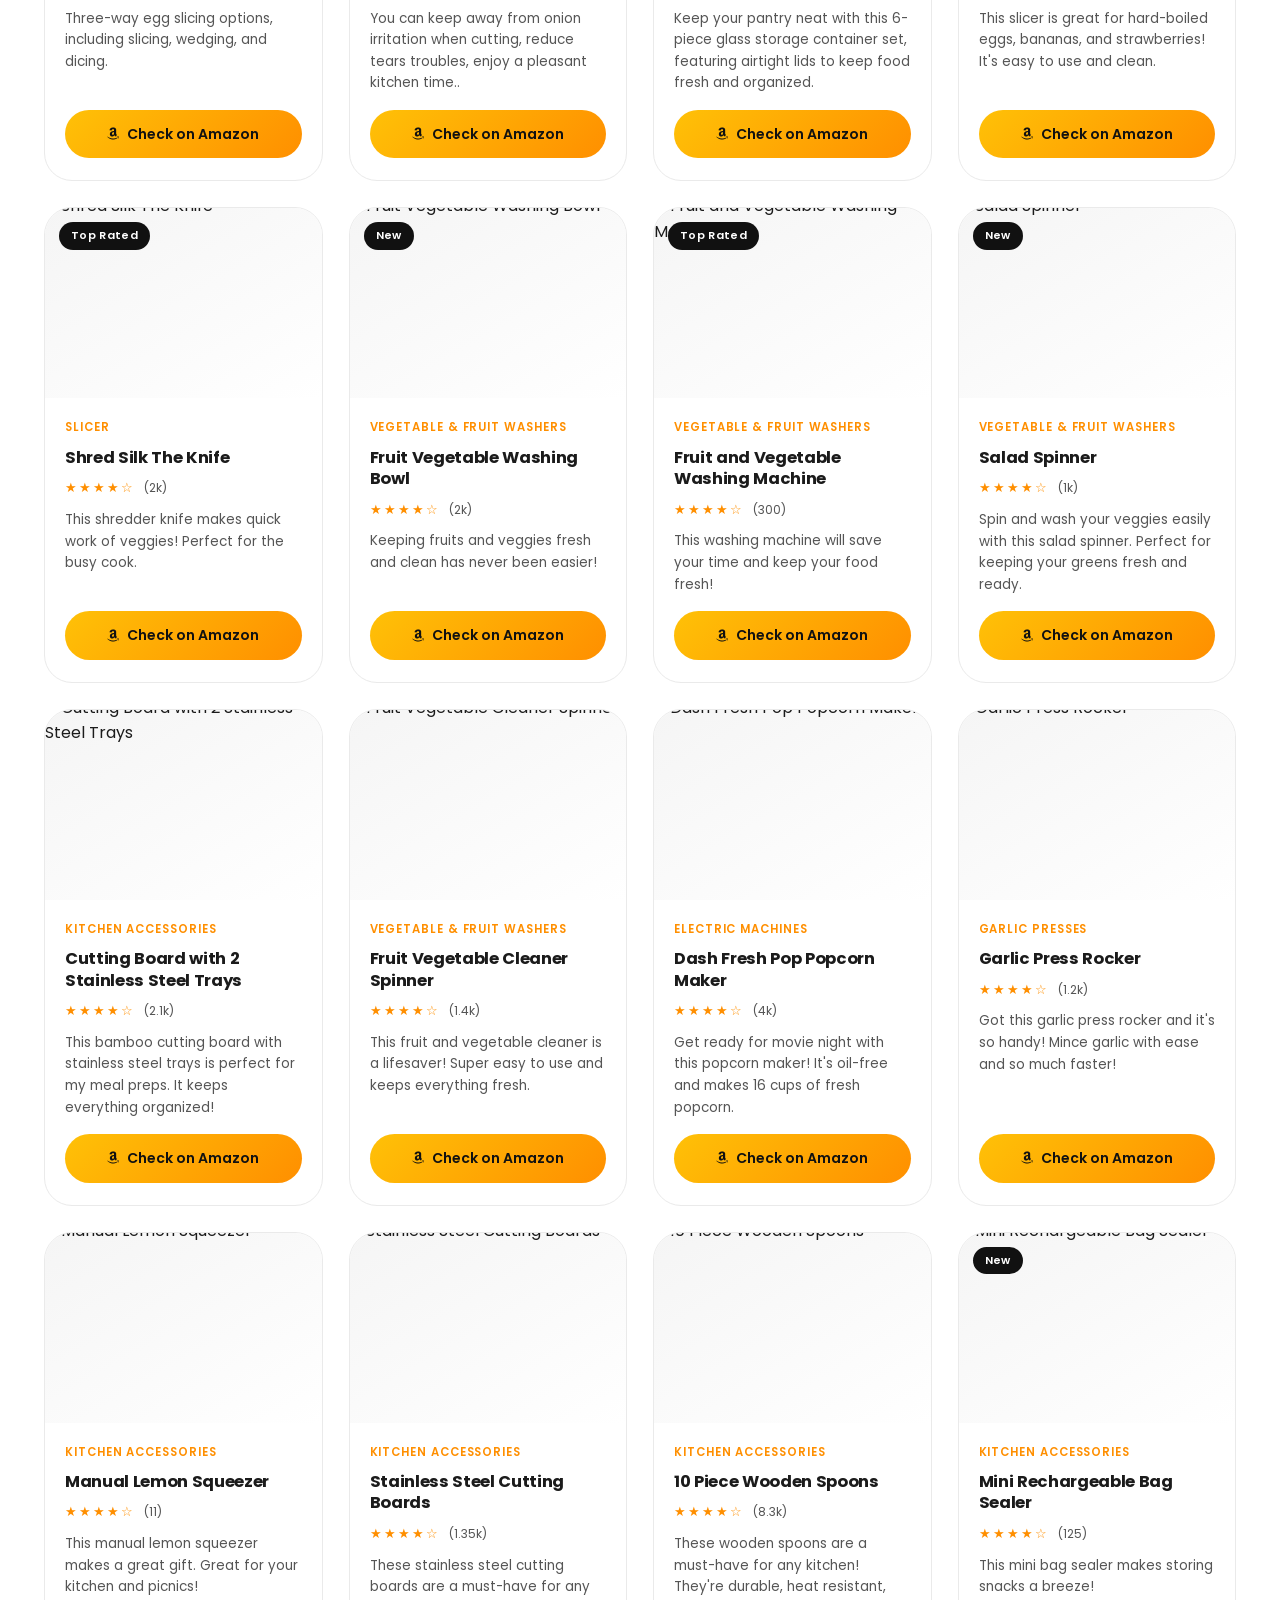
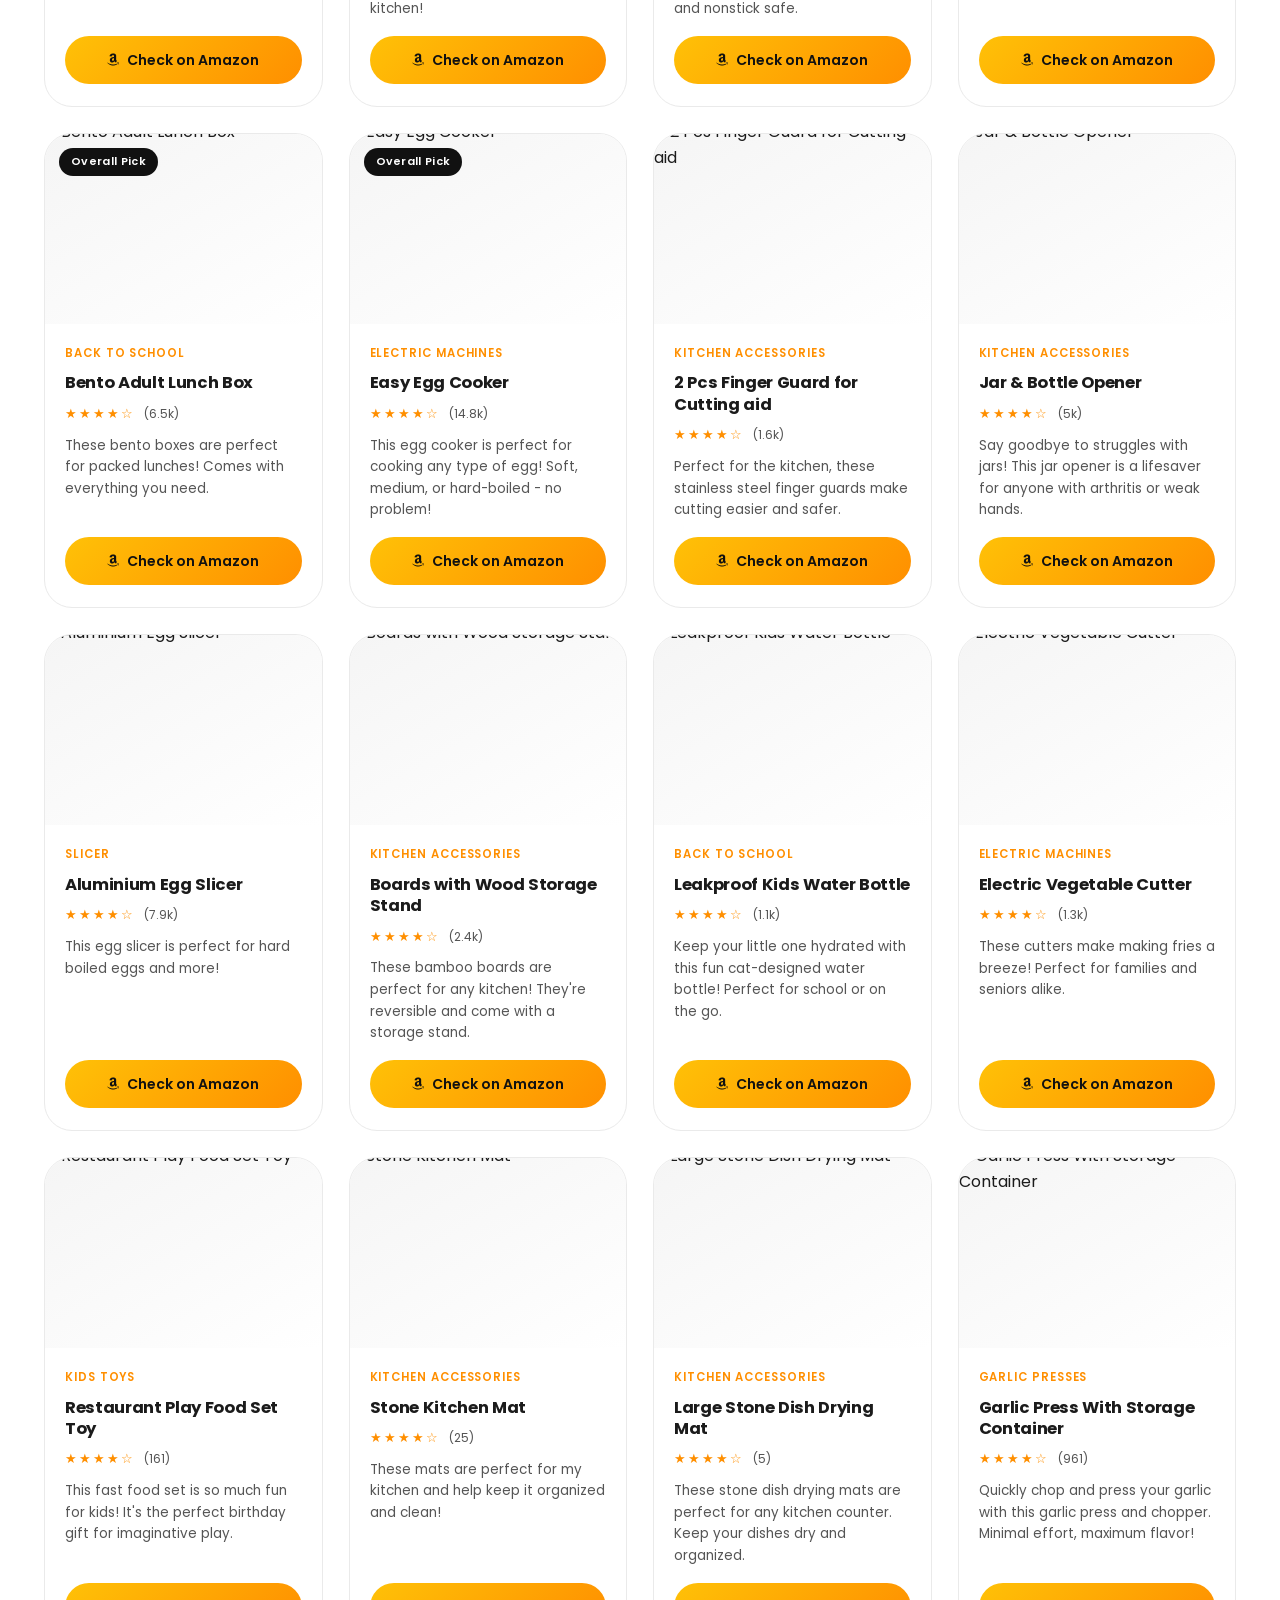
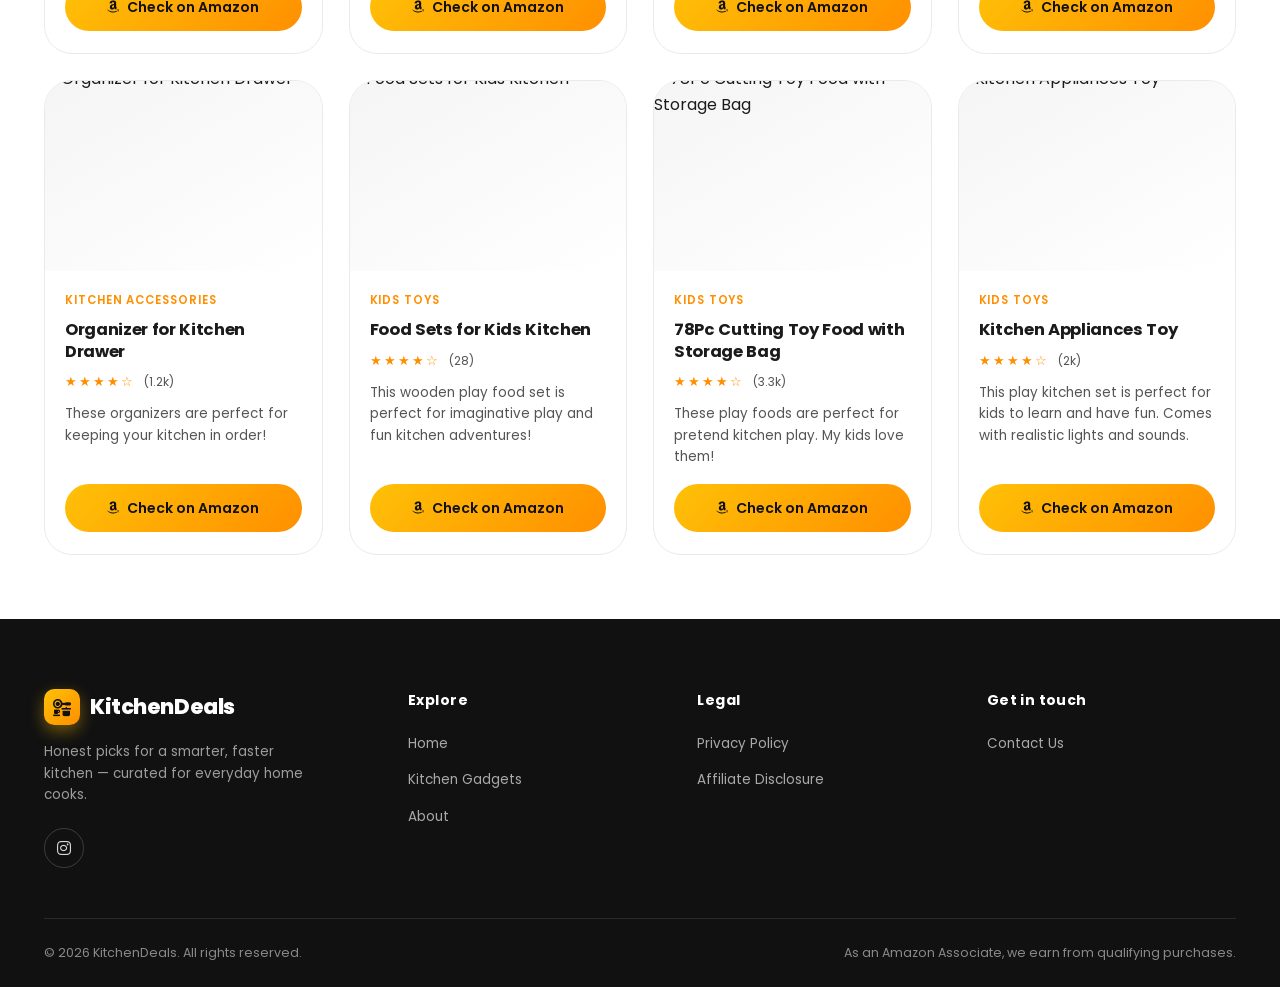
==== commit b14ff283: "Add files via upload" ====
--- a/kitchen-gadgets.html
+++ b/kitchen-gadgets.html
@@ -80,6 +80,7 @@
           <button class="chip" data-cat="Vegetable & Fruit Washers">Vegetable & Fruit Washers</button>
           <button class="chip" data-cat="Electric Machines">Electric Machines</button>
           <button class="chip" data-cat="Back To School">Back To School</button>
+            <button class="chip" data-cat="Kids Toys">Kids Toys</button>
         </div>
         <div class="results-meta" id="resultsMeta"></div>
       </div>
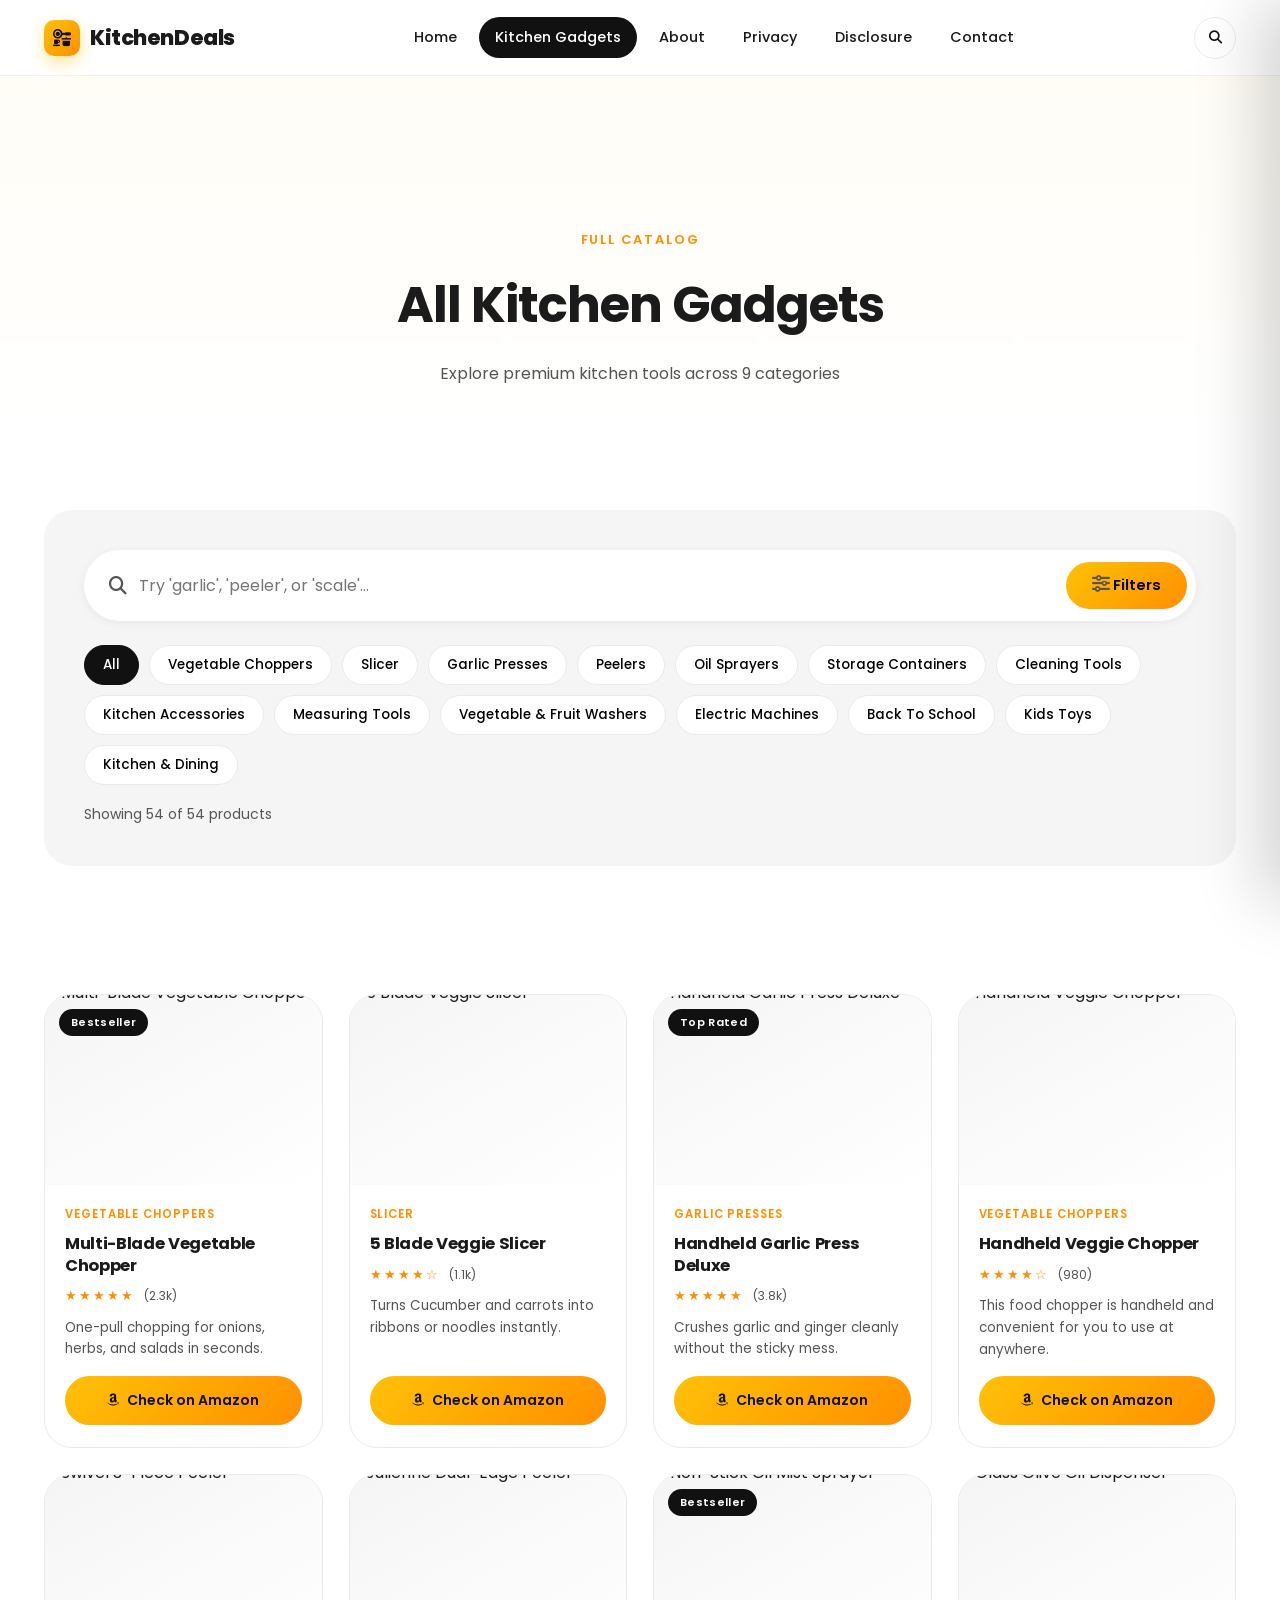
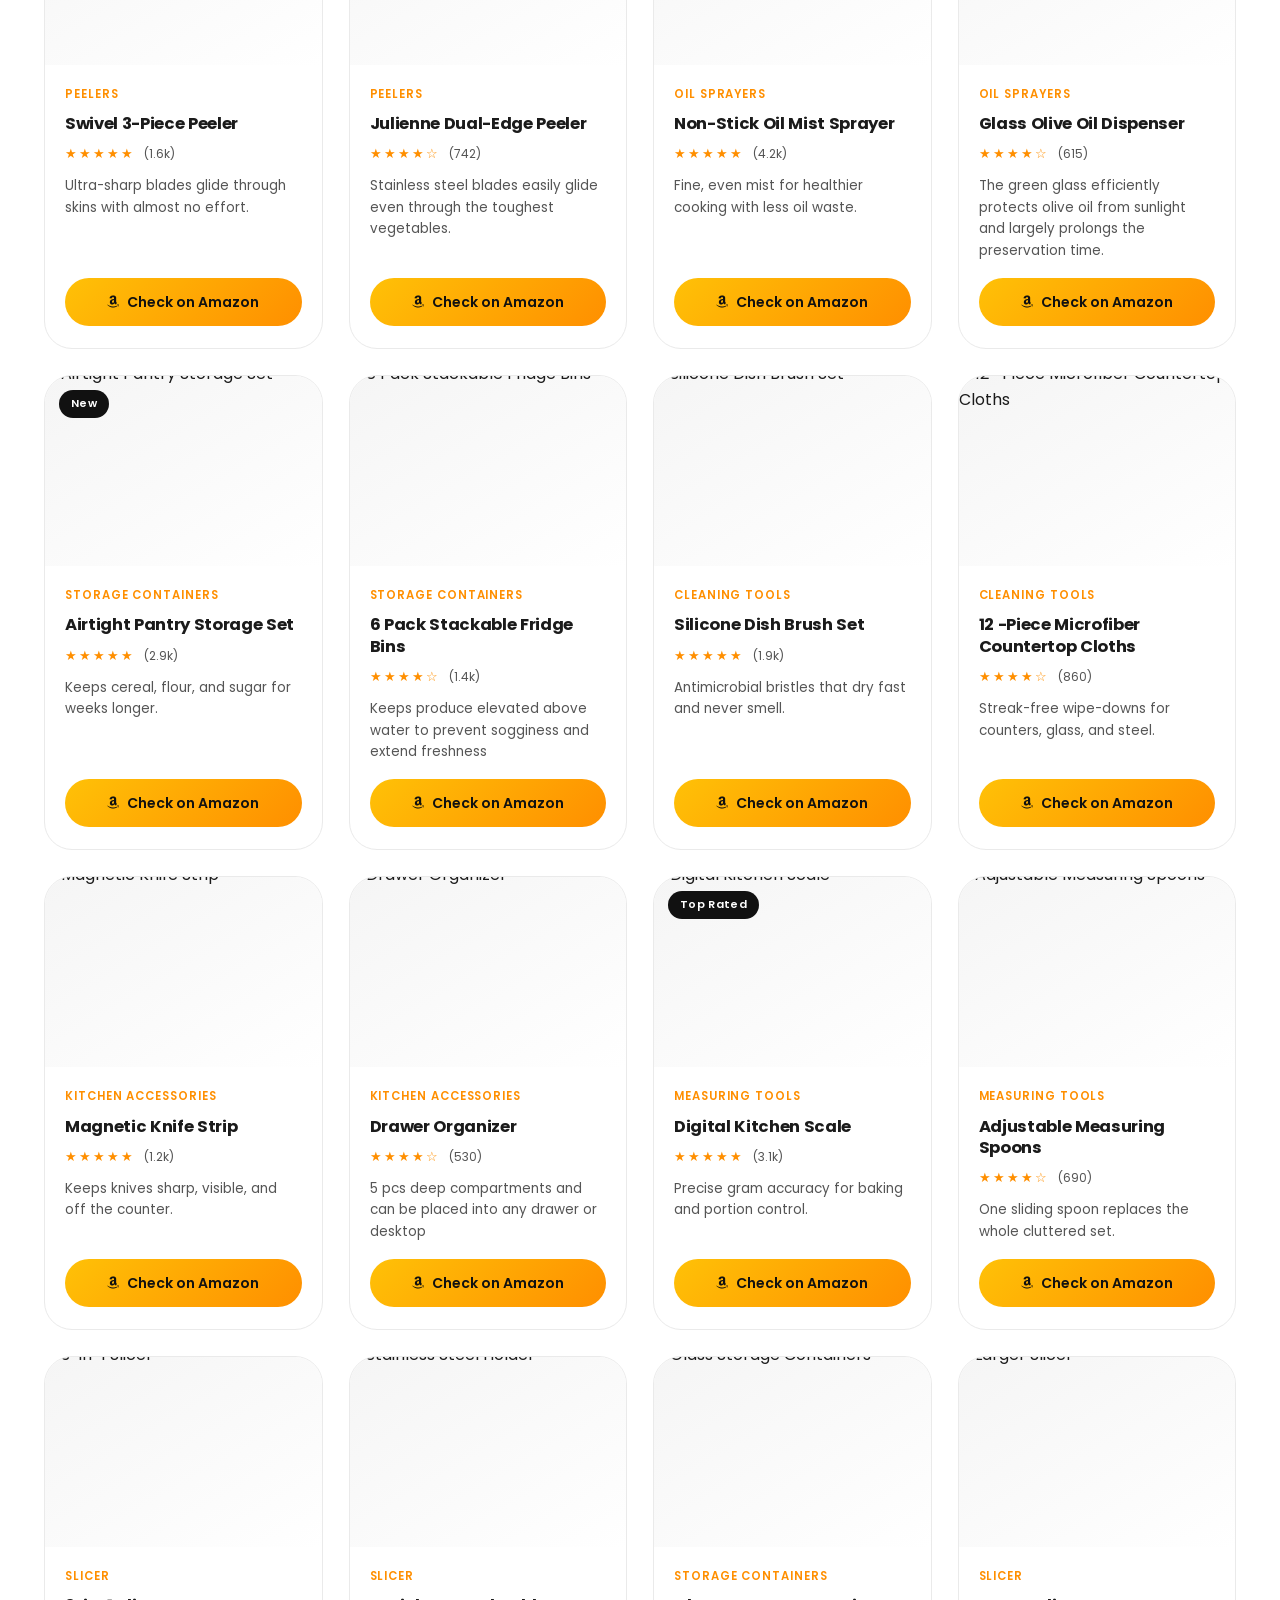
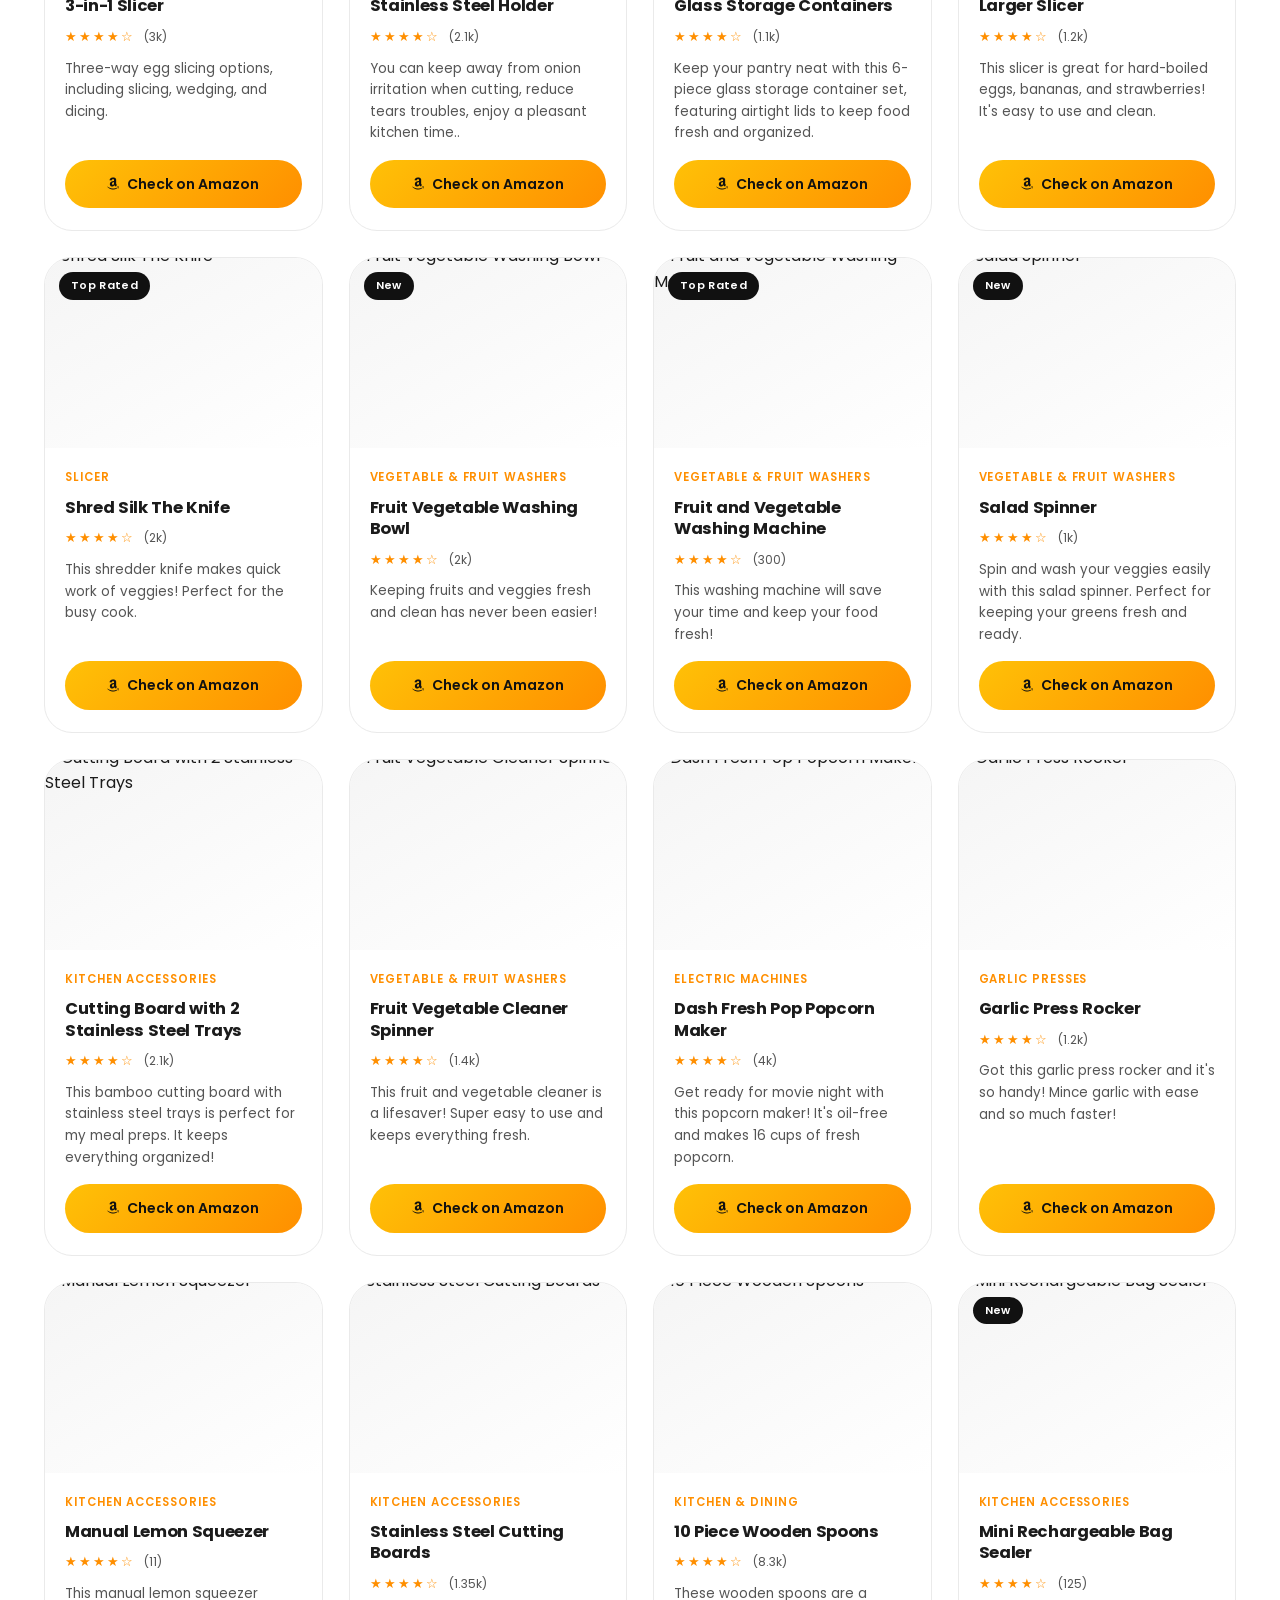
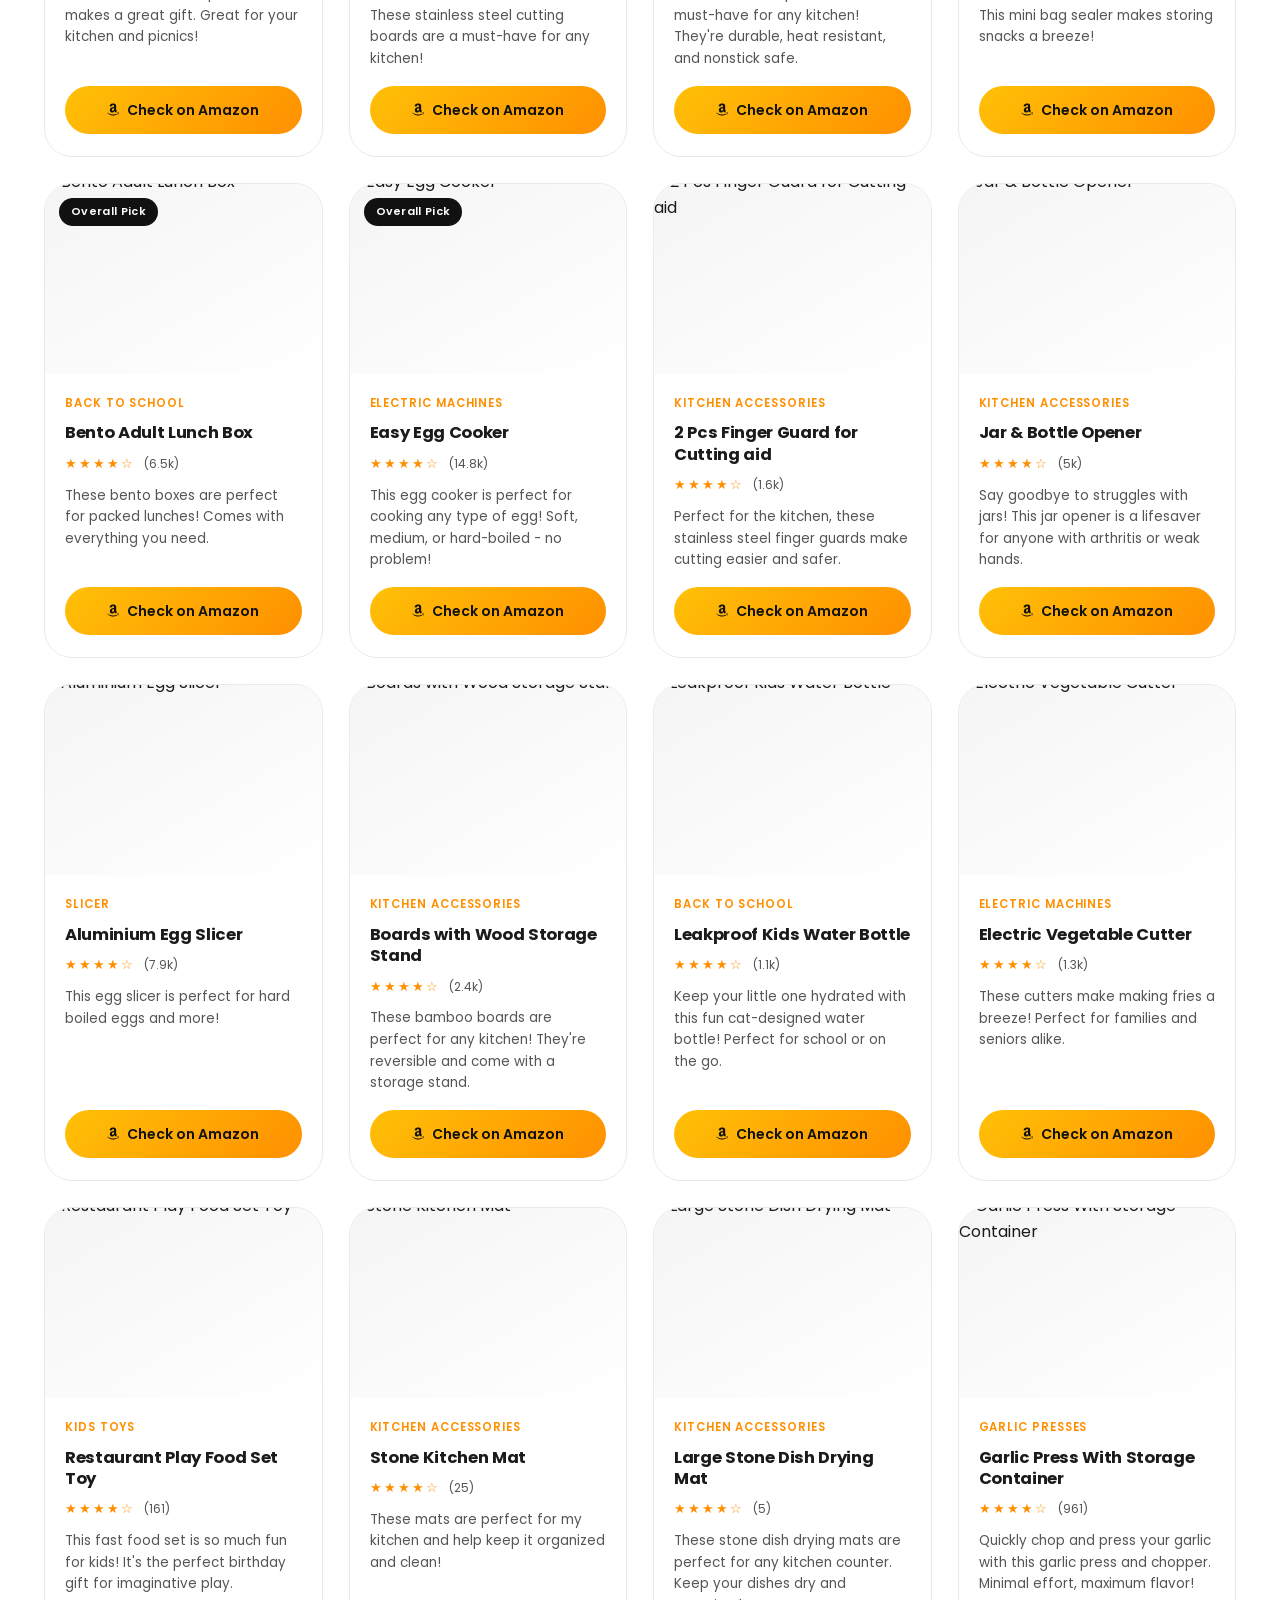
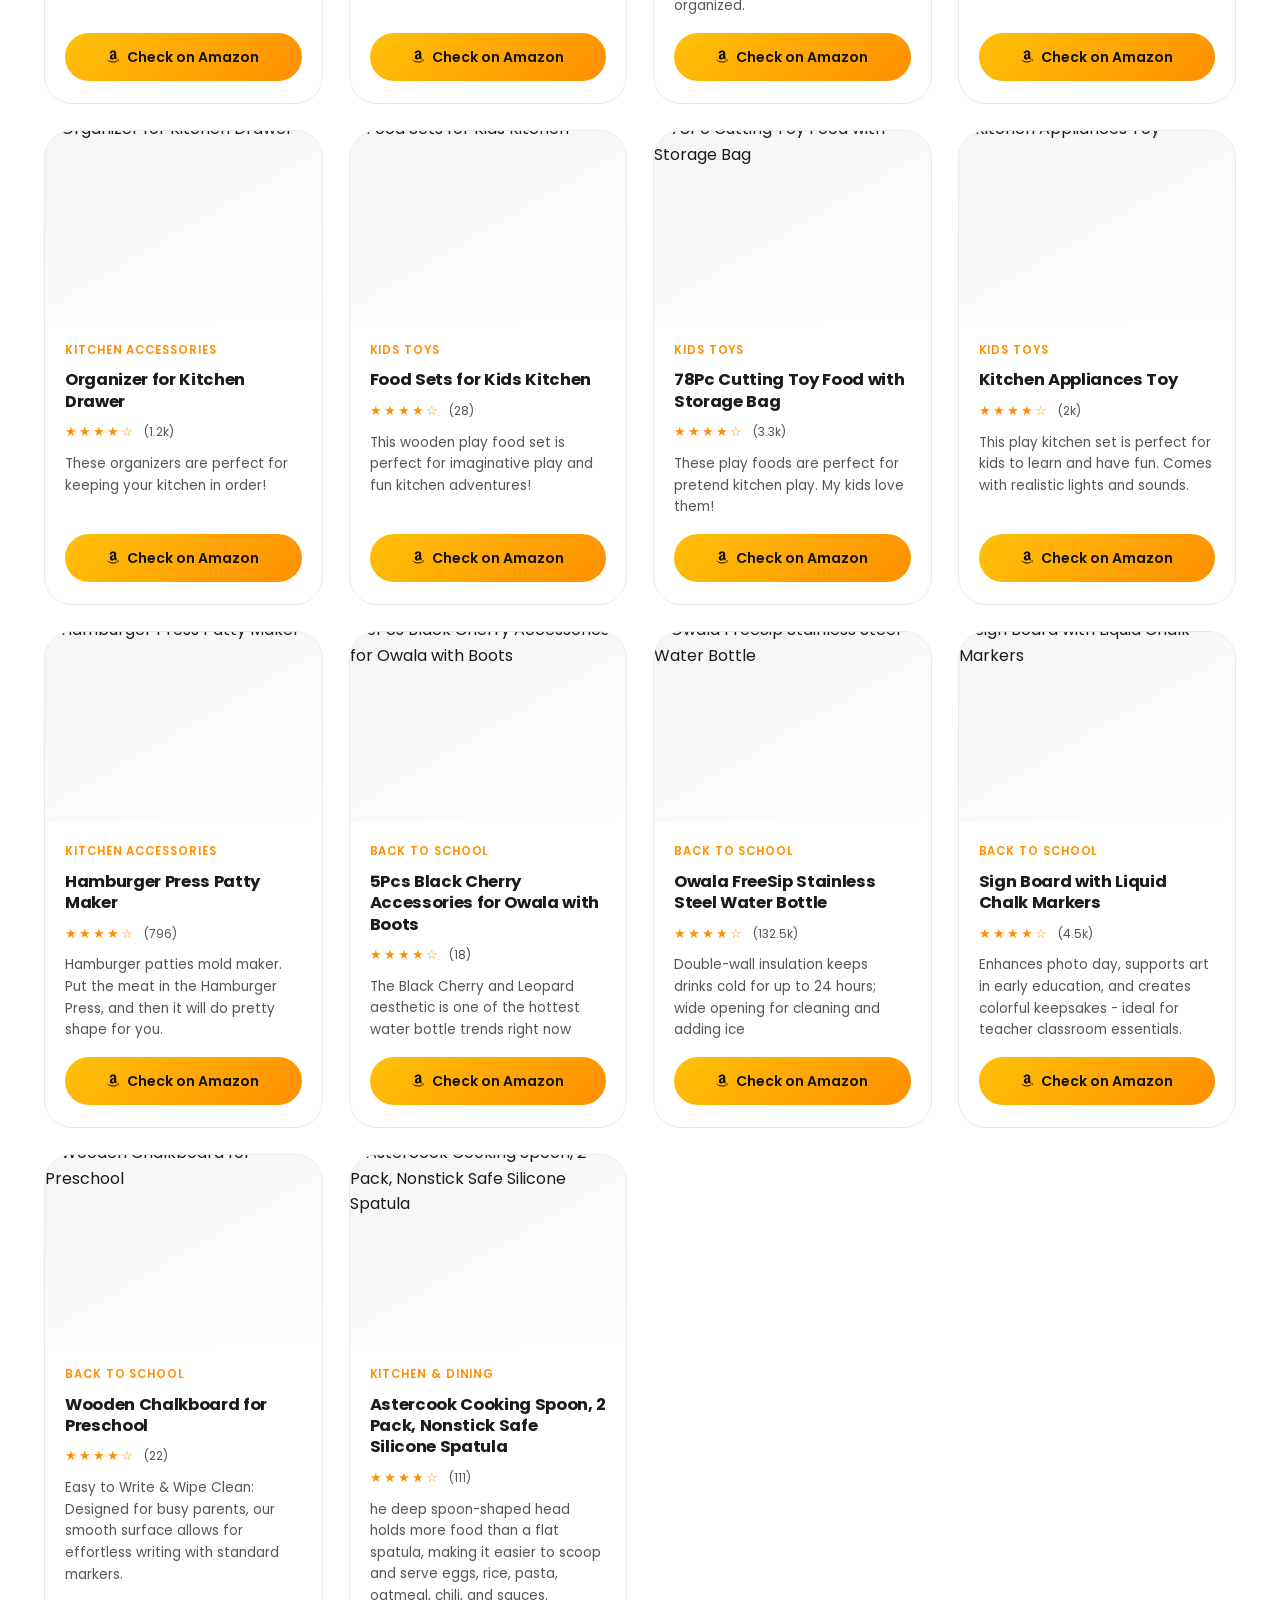
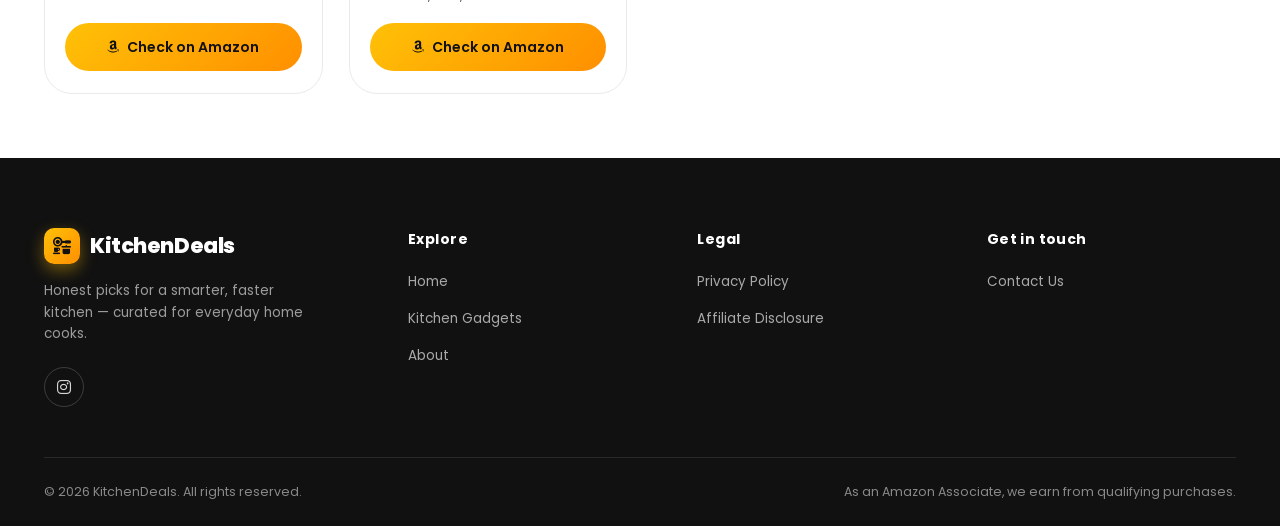
==== commit 7e0200c4: "Add files via upload" ====
--- a/kitchen-gadgets.html
+++ b/kitchen-gadgets.html
@@ -80,7 +80,9 @@
           <button class="chip" data-cat="Vegetable & Fruit Washers">Vegetable & Fruit Washers</button>
           <button class="chip" data-cat="Electric Machines">Electric Machines</button>
           <button class="chip" data-cat="Back To School">Back To School</button>
-            <button class="chip" data-cat="Kids Toys">Kids Toys</button>
+          <button class="chip" data-cat="Kids Toys">Kids Toys</button>
+          <button class="chip" data-cat="Kitchen & Dining">Kitchen & Dining</button>
+
         </div>
         <div class="results-meta" id="resultsMeta"></div>
       </div>
